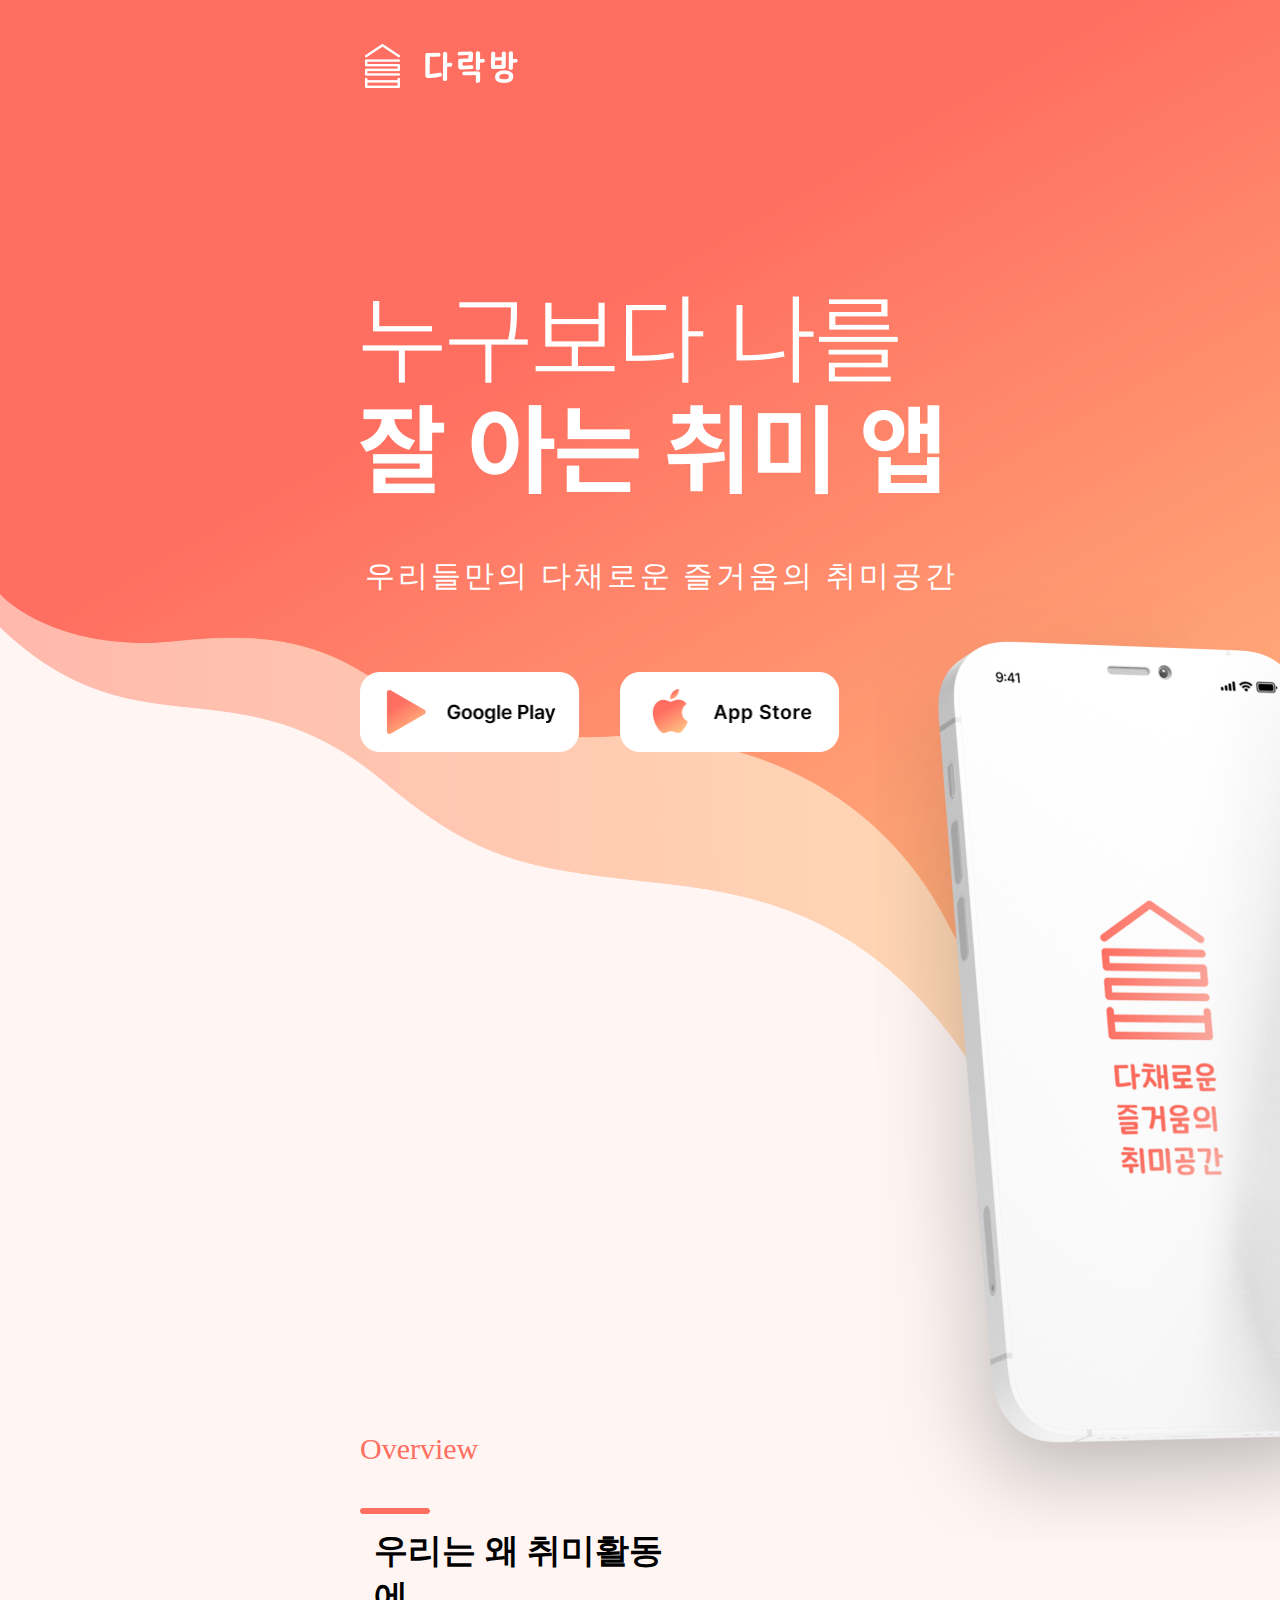
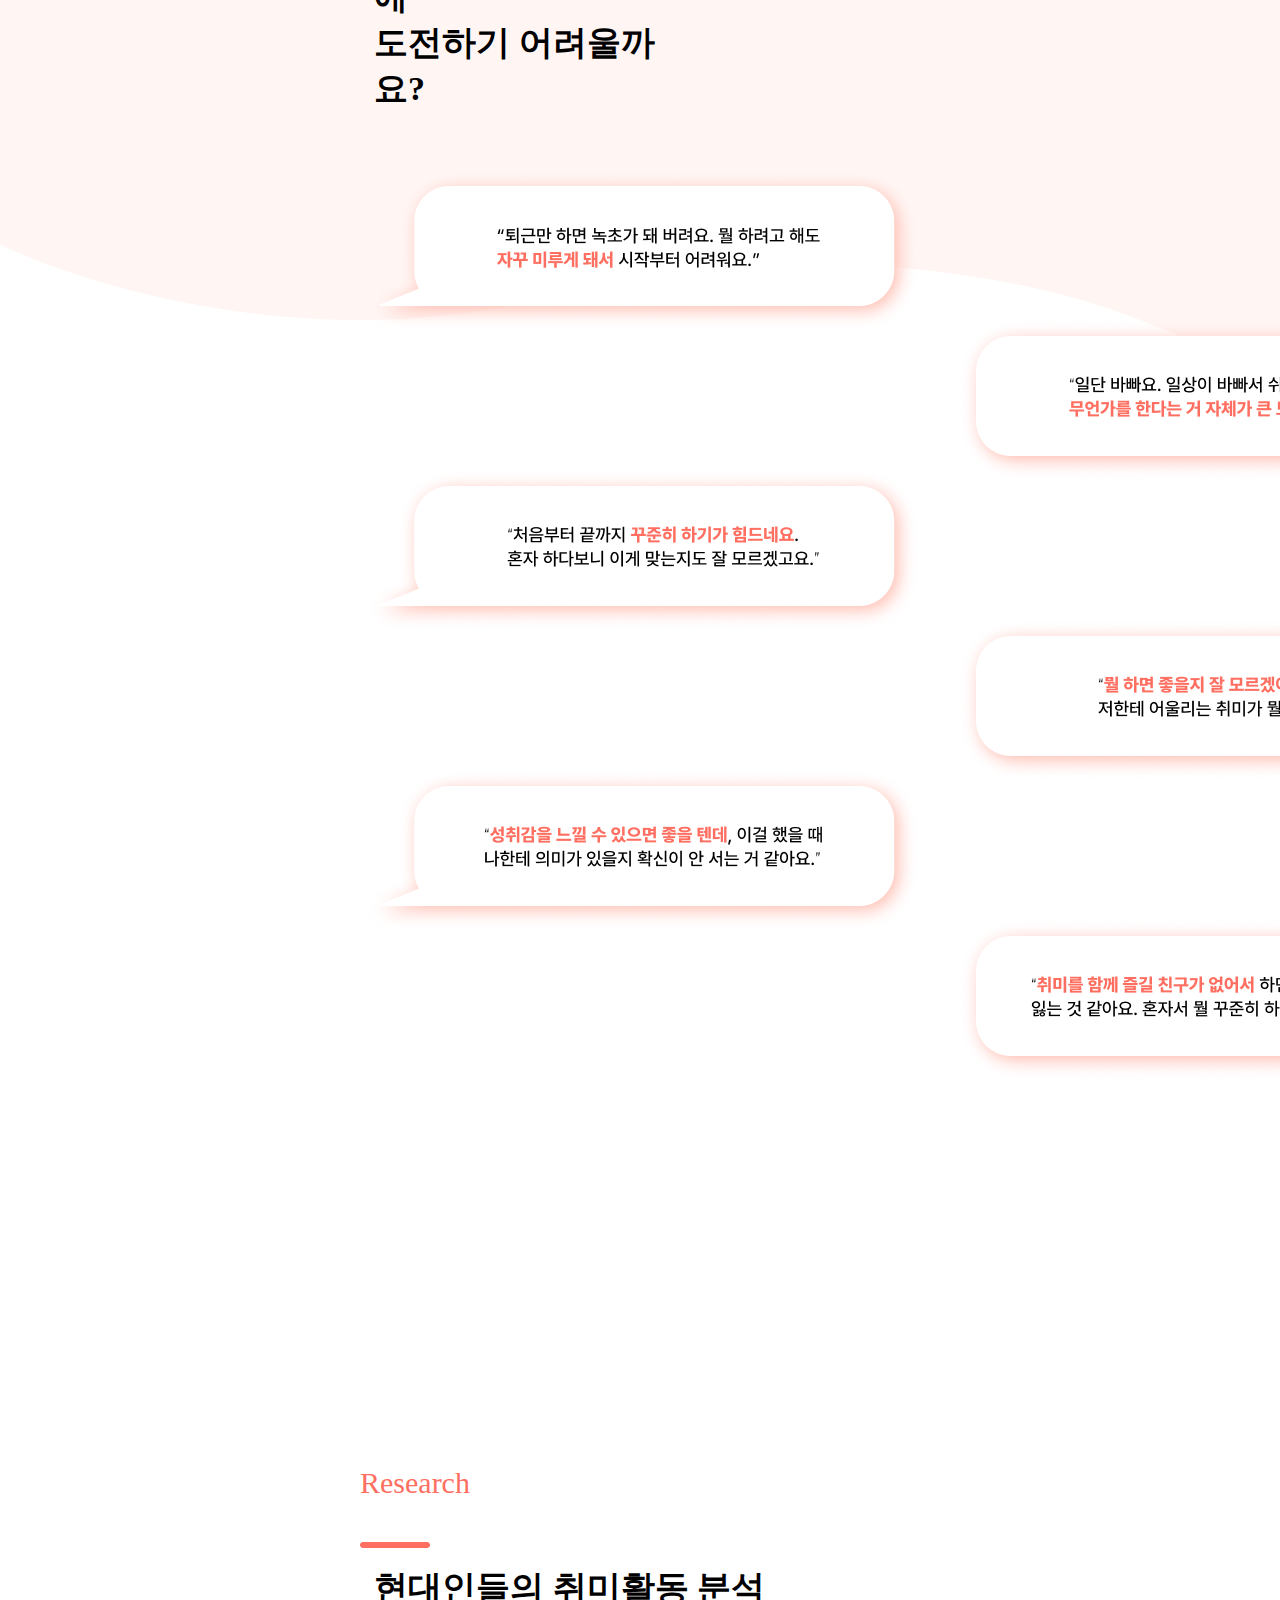
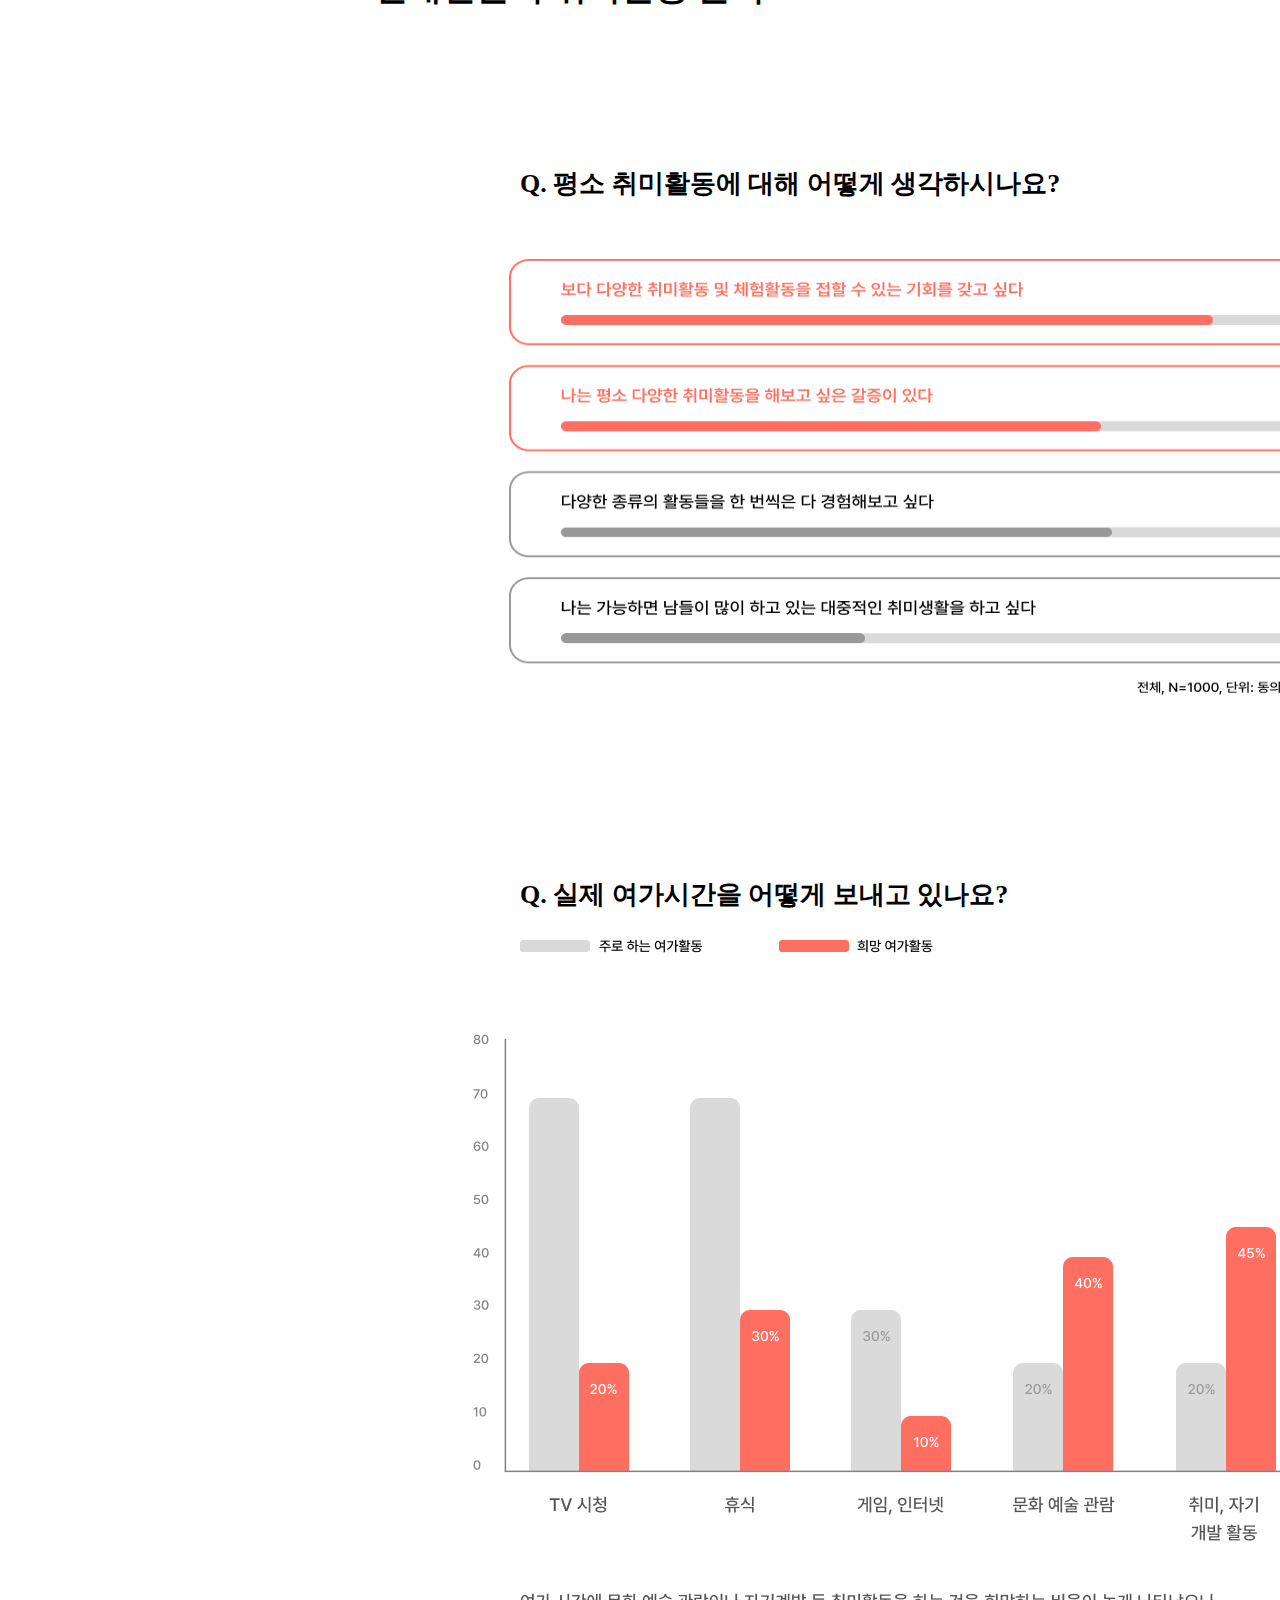
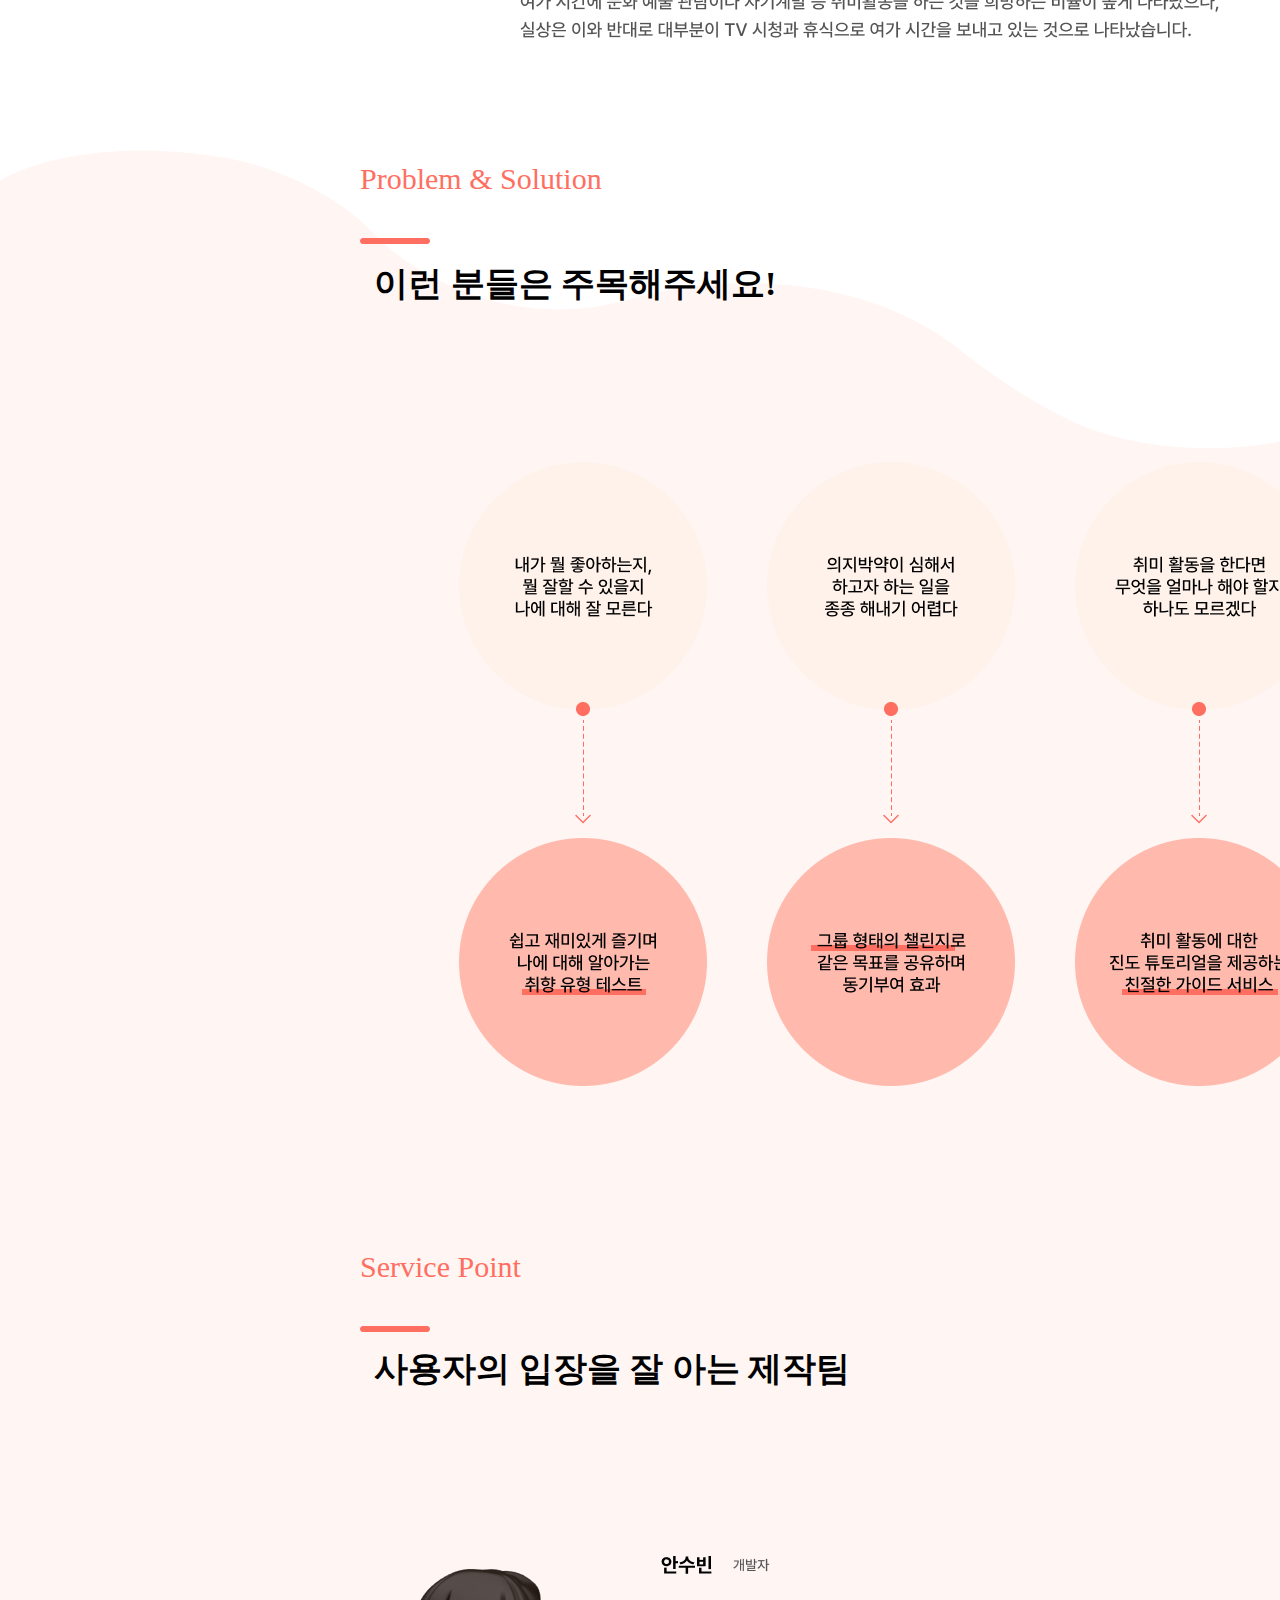
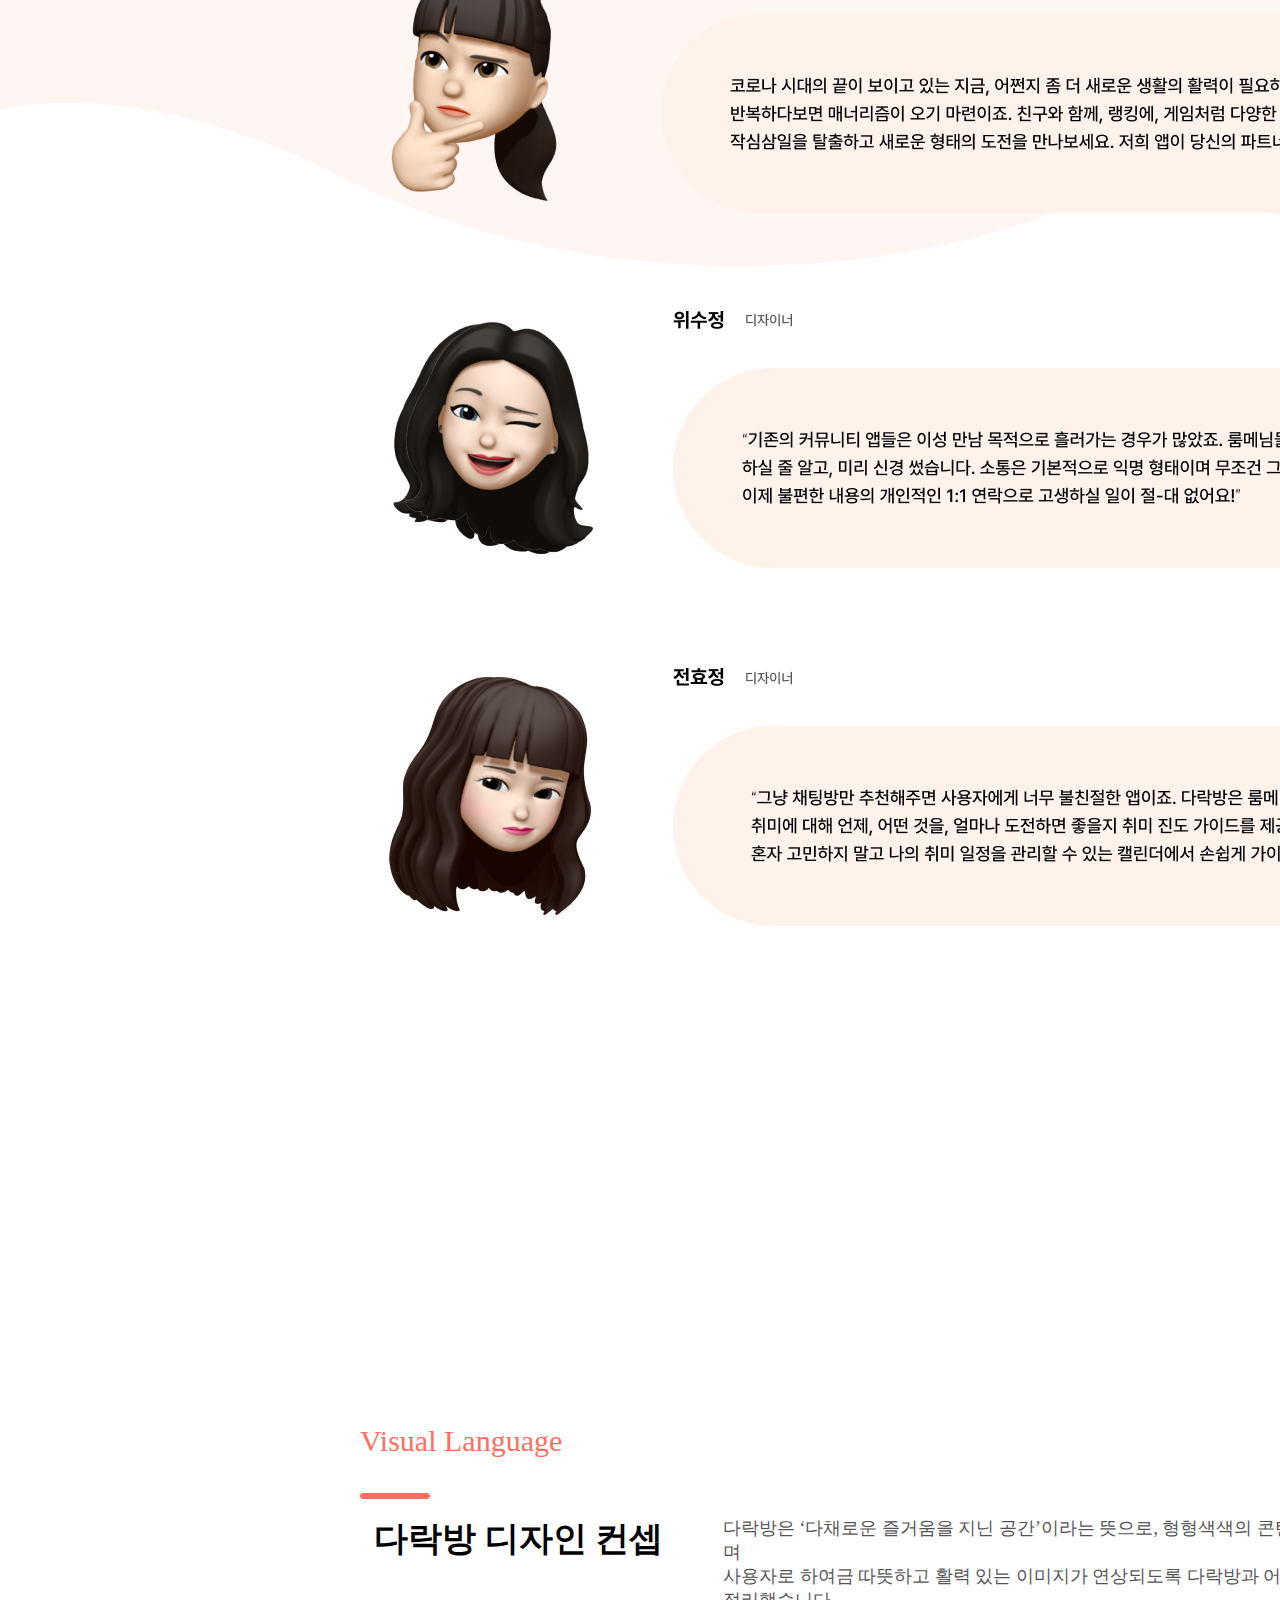
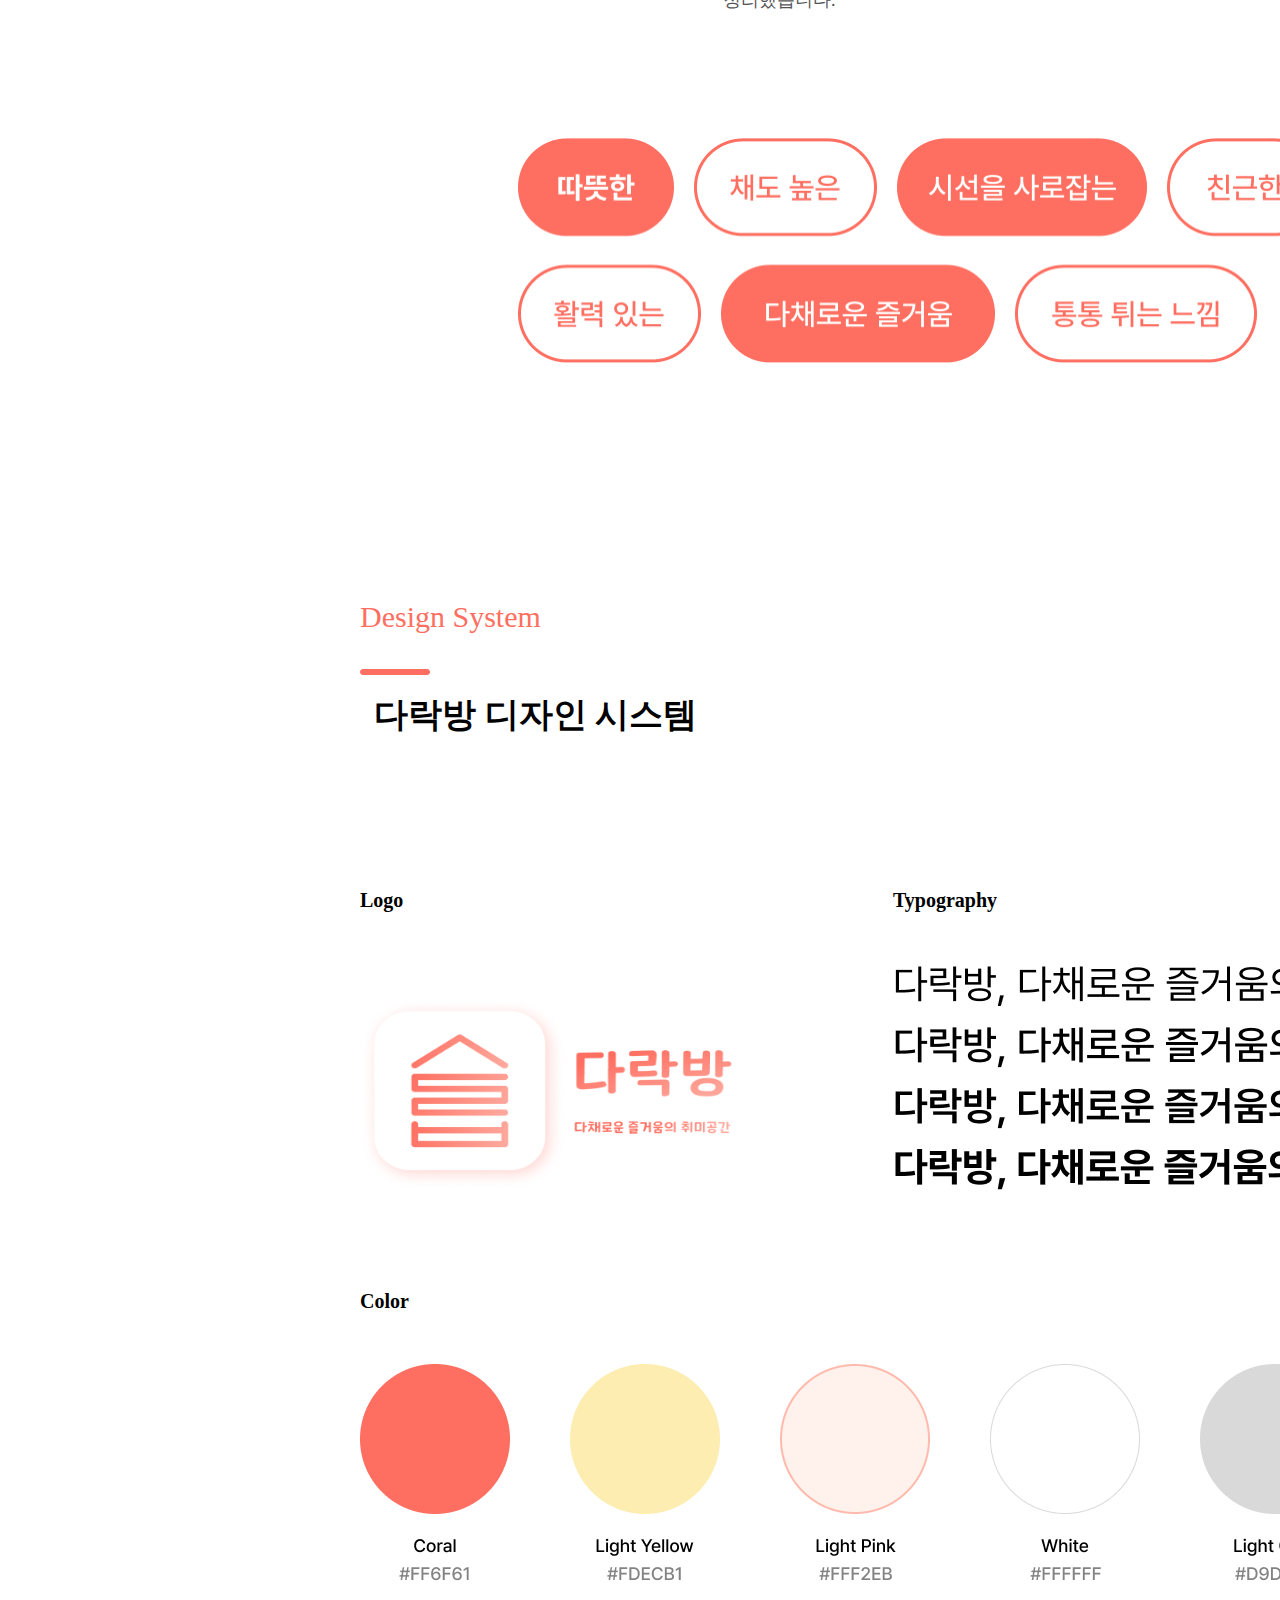
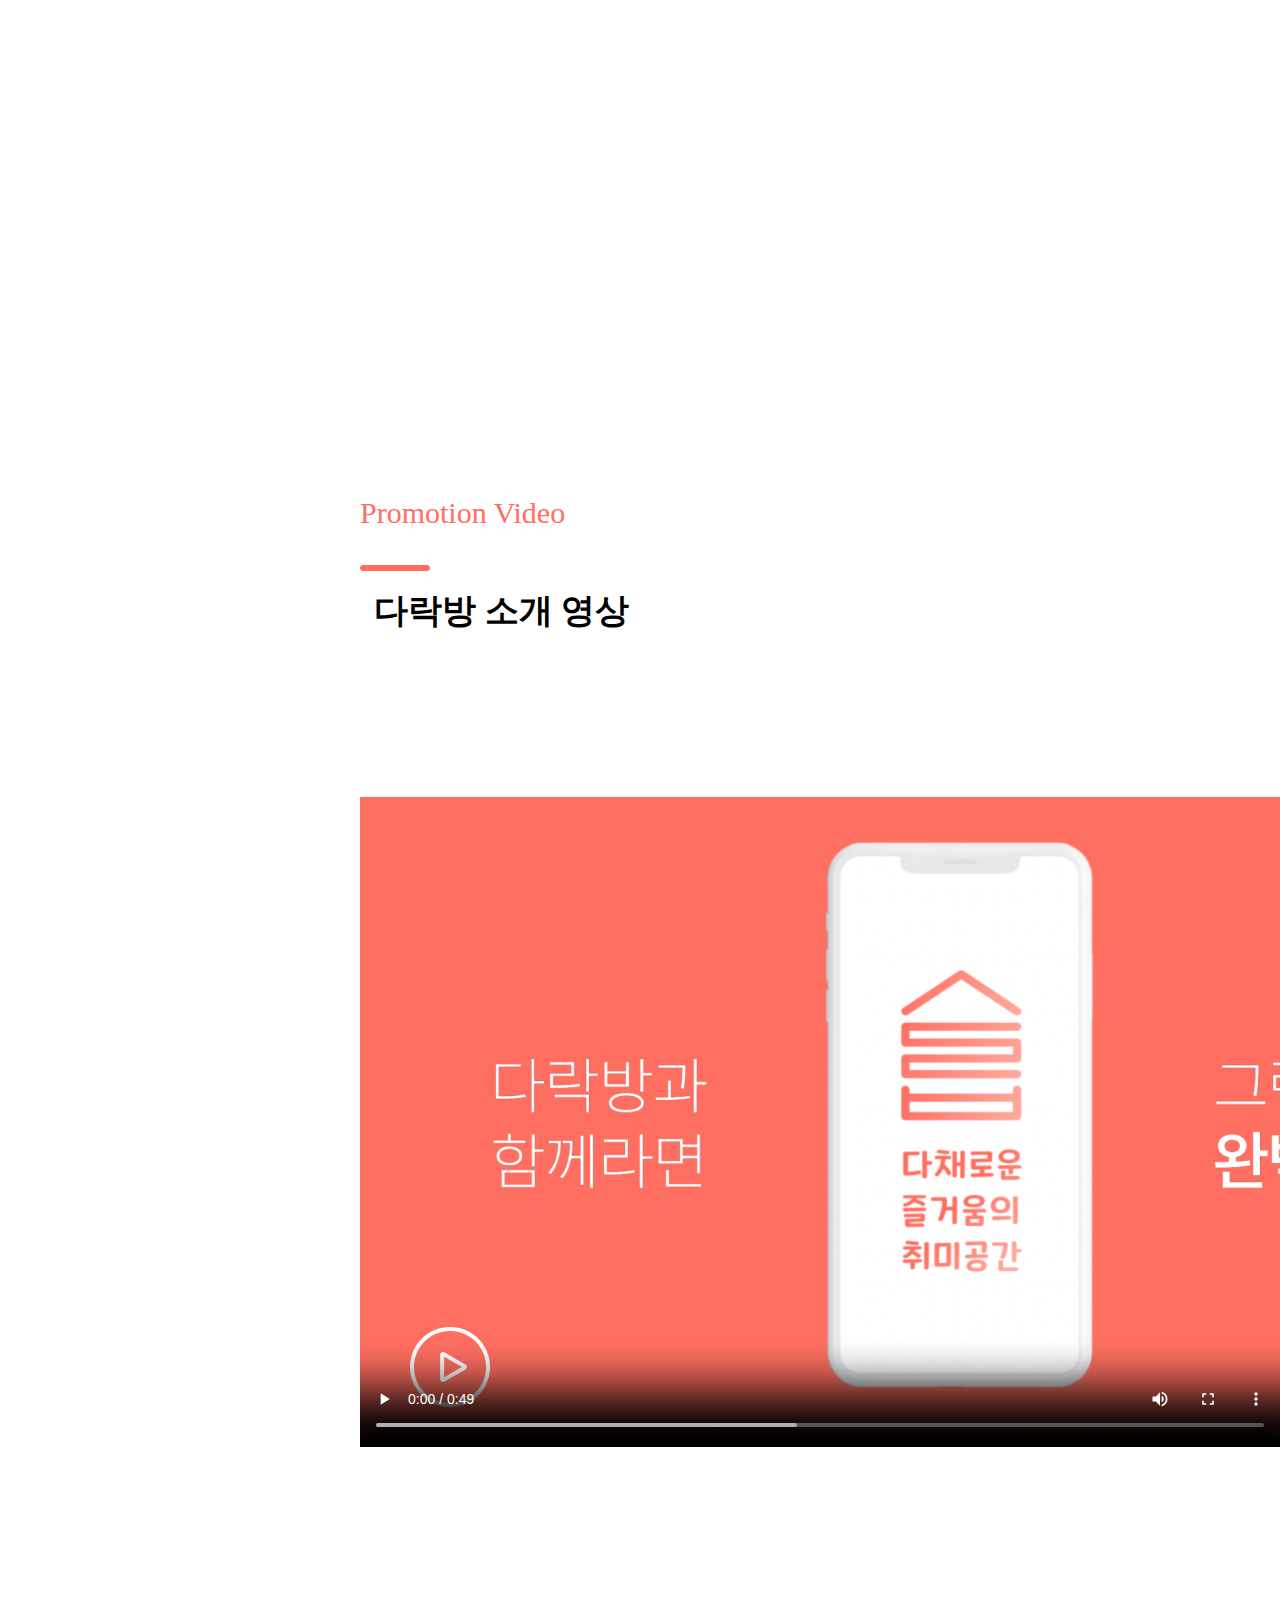
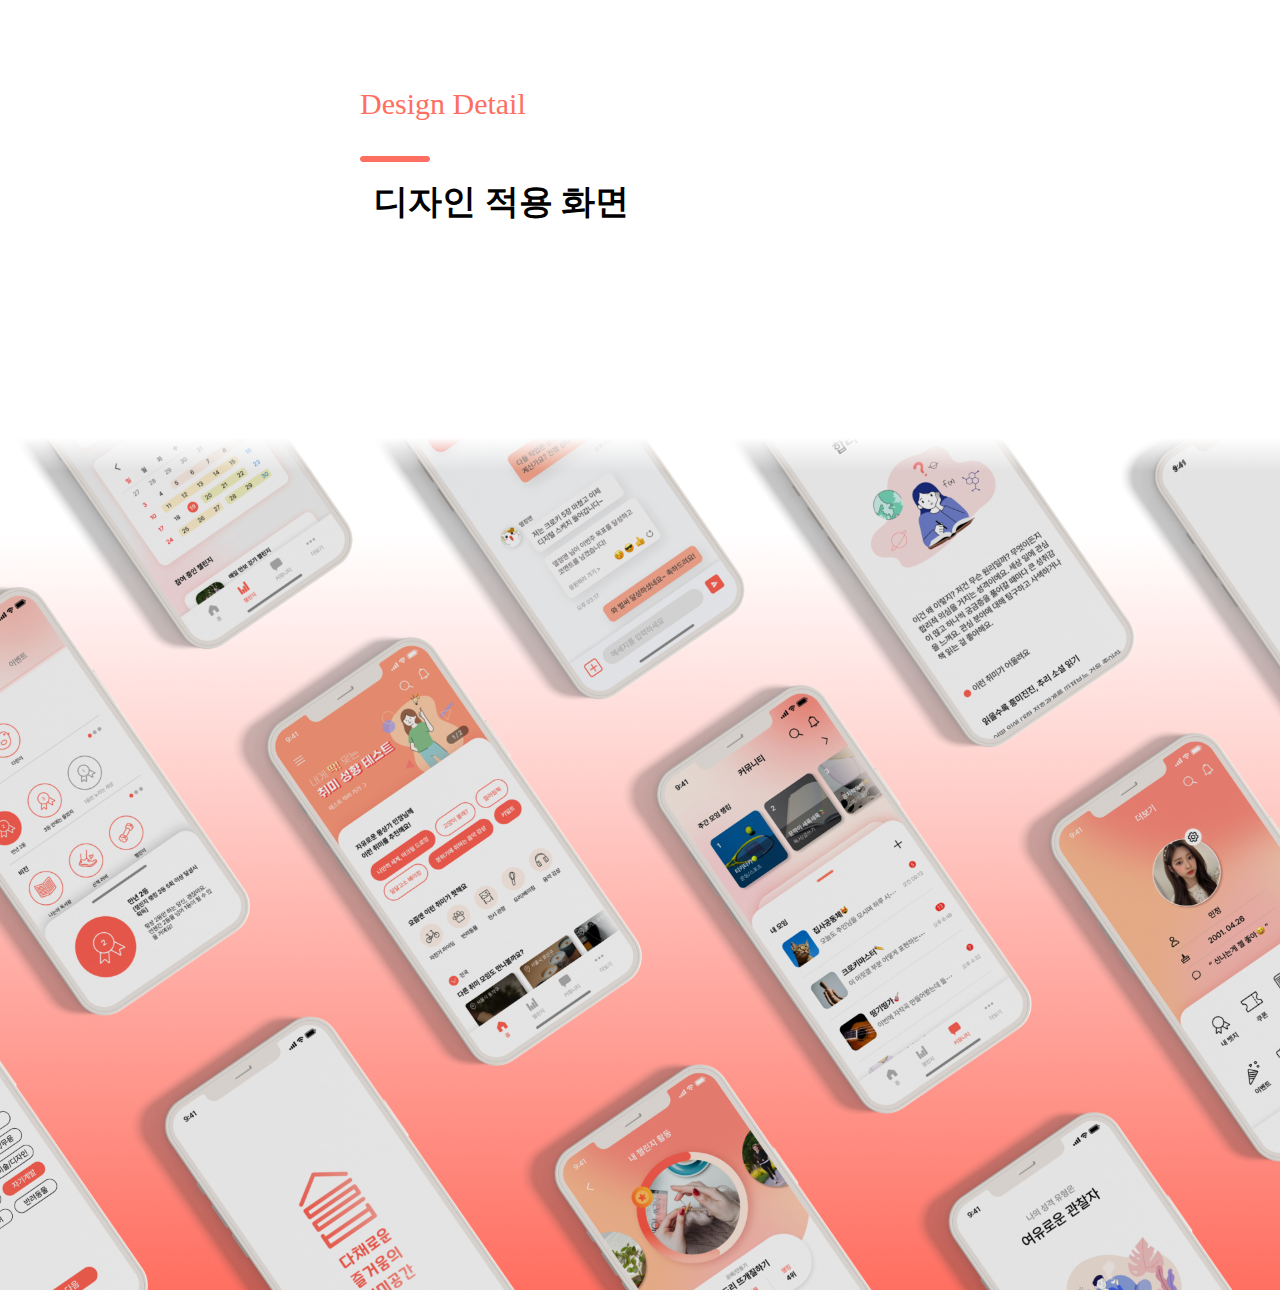
==== index.html @ 1d51c523 "Add files via upload" ====
<!DOCTYPE html>
<html lang="en">
<head>
    <meta charset="UTF-8">
    <meta http-equiv="X-UA-Compatible" content="IE=edge">
    <meta name="viewport" content="width=device-width, initial-scale=1.0">
    <title>다락방소개</title>

    <link rel="stylesheet" type="text/css" href="./css/index.css">

    <script src="js/3.6.0.js"></script>
    <script src="js/index.js"></script>
</head>
<body>
    <div id="wrap">
        <header>
            <h1><img id="logo" src="./img/index_logo.png"></h1>
            <nav>
                <ul>
                    <li><a href="index.html">소개</a></li>
                </ul>
                <ul>
                    <li id="moving"><a href="service.html">서비스</a></li>
                </ul>
            </nav>
            <img id="nav_bar" src="./img/nav_bar.png">
            <!-- <img id="mark" src="./img/mark.png"></img> -->
        </header>
        <section>
            <div>
                <img id="title" src="./img/index_title.png">
                <p id="sub_title">우리들만의 다채로운 즐거움의 취미공간</p>
                <img id="google" src="./img/googleplay.png">
                <img id="apple" src="./img/appstore.png">
                <img id="title_image" src="./img/title_image.png">
            </div>
            <h2 id="title2">Overview</h2>
            <img id="underbar1" src="./img/bar.png">
            <p id="sub_title2">우리는 왜 취미활동에<br>도전하기 어려울까요?</p>
            <div>
                <img id="comment1" src="./img/comment_box1.png">
                <img id="comment2" src="./img/comment_box3.png">
                <img id="comment3" src="./img/comment_box5.png">
                <img id="comment4" src="./img/comment_box2.png">
                <img id="comment5" src="./img/comment_box4.png">
                <img id="comment6" src="./img/comment_box6.png">
            </div>
            <h2 id="title3">Research</h2>
            <p id="sub_title3">현대인들의 취미활동 분석</p>
            <img id="underbar2" src="./img/bar.png">
            <h3 id="q1">Q. 평소 취미활동에 대해 어떻게 생각하시나요?</h3>
                <img id="research1" src="./img/research1.png">

            <h3 id="q2">Q. 실제 여가시간을 어떻게 보내고 있나요?</h3>
                <img id="research2" src="./img/research2.png">
                
            <h2 id="title4">Problem & Solution</h2>
            <img id="underbar3" src="./img/bar.png">
            <p id="sub_title4">이런 분들은 주목해주세요!</p>
                <img id="solution" src="./img/solution.png">

                <h2 id="title5">Service Point</h2>
                <img id="underbar4" src="./img/bar.png">
            <p id="sub_title5">사용자의 입장을 잘 아는 제작팀</p>
                <div id="making">
                    <img class="making" src="./img/making1.png">
                    <img class="making" src="./img/making2.png">
                    <img class="making" src="./img/making3.png">
                </div>
            
                <h2 id="title6">Visual Language</h2>
                <img id="underbar5" src="./img/bar.png">
            <p id="sub_title6">다락방 디자인 컨셉</p>
            <p id="introduce_service">다락방은 ‘다채로운 즐거움을 지닌 공간’이라는 뜻으로, 형형색색의 콘텐츠들로 시선을 확 이끌며 <br>
                사용자로 하여금 따뜻하고 활력 있는 이미지가 연상되도록 다락방과 어울리는 컨셉 키워드를 정리했습니다.
            </p>
            <img id="concept" src="./img/concept.png">

            <h2 id="title7">Design System</h2>
                <img id="underbar6" src="./img/bar.png">
            <p id="sub_title7">다락방 디자인 시스템</p>
            <p id="subtitle_logo">Logo</p>
                <img id="introduce_logo" src="./img/introduce_logo.png">
            <p id="subtitle_typo">Typography</p>
                <img id="introduce_typo" src="./img/introduce_typo.png">
            <p id="subtitle_color">Color</p>
                <img id="introduce_color" src="./img/introduce_color.png">

                <h2 id="title8">Promotion Video</h2>
                <img id="underbar7" src="./img/bar.png">
            <p id="sub_title8">다락방 소개 영상</p>
            <video id="video" controls autoplay poster="./img/poster.png">
                <source src="img/video.mp4" type="video/mp4">
                <source src="img/video.webm" type="video/webm">
                <source src="img/video.ogg" type="video/ogg">
            </video>

            <h2 id="title9">Design Detail</h2>
                <img id="underbar8" src="./img/bar.png">
            <p id="sub_title9">디자인 적용 화면</p>
                <img id="mockup" src="./img/mockup.png">
        </section>
    </div>
</body>
</html>
---- css/index.css ----
* {
    margin: 0;
    padding: 0;
}

@import url('https://cdn.jsdelivr.net/gh/orioncactus/pretendard/dist/web/static/pretendard.css');

body {
    width: 100%;
    height: auto;
    /* margin: 0 auto; */

    background-image: url("../img/background.png");
    background-size: cover;
    background-repeat: no-repeat;
}
#wrap {
    width: 100%;
    height: auto;
    margin: auto;

    background-repeat: no-repeat;
}
/* section {
    width: 100%;
    margin: 0 auto;
} */
#logo {
    position: absolute;
    width: 171px;
    height: 54px;
    left: 365px;
    top: 41px;
}
nav {
    font-family: 'Pretendard';
    font-style: normal;
    font-weight: 700;
    font-size: 28px;
    text-align: center;

    color: #FFFFFF;

    position: absolute;
    width: 216px;
    height: 34px;
    left: 1334px;
    top: 51px;
}
li {
    list-style-type: none;
    display: inline;
    float: left;

    margin: 0 0 0 40px;
}
#nav_bar {
    position: absolute;
    width: 46px;
    height: 3px;
    left: 1376px;
    top: 97px;
}
#moving {
    font-family: 'Pretendard';
    font-style: normal;
    font-weight: 400;
    font-size: 28px;

    color: #FFFFFF;
}
a:link {
    text-decoration: none;
}
a:visited {
    color: #FFFFFF;
    text-decoration:none;
}
#mark {
    position: absolute;
    width: 70px;
    height: 3px;

    top: 97px;
    left: 69%;
}
#title {
    position: absolute;

    left: 360px;
    top: 296px;
}
#sub_title {
    position: absolute;
    left: 365px;
    top: 556px;
    
    font-family: 'Pretendard';
    font-style: normal;
    font-weight: 400;
    font-size: 30px;

    letter-spacing: 0.1em;
    color: #FFFFFF;
}
#google {
    position: absolute;
    width: 220px;
    height: 80px; 
    margin: 0 auto;
    left: 360px;
    top: 672px;
}
#apple {
    position: absolute;
    width: 220px;
    height: 80px;
    margin: 0 auto;
    left: 620px;
    top: 672px;
}
#title_image {
    position: absolute;
    width: 898px;
    height: 1121px;
    left: 876px;
    top: 419px;

    margin: 0 auto;
    /* width: 1146px;
    height: 1596px; */
    /* left: 37.5%; */
}
#title2 {
    position: absolute;
    /* width: 130px;
    height: 36px; */
    left: 360px;
    top: 1432px;

    font-family: 'Pretendard';
    font-style: normal;
    font-weight: 500;
    font-size: 30px;

    color: #FF6F61;
}
#sub_title2 {
    position: absolute;
    width: 291px;
    height: 82px;
    left: 374px;
    top: 1528px;

    font-family: 'Pretendard';
    font-style: normal;
    font-weight: 700;
    font-size: 34px;

    color: #000000;
}
#underbar1 {
    position: absolute;
    width: 70px;
    height: 6px;
    left: 360px;
    top: 1508px;
}
#comment1 {
    position: absolute;
    /* width: 514.09px;
    height: 120px; */
    left: 364.13px;
    top: 1770px;

    /* box-shadow: 4px 4px 20px #FFBAAD; */
}
#comment2 {
    position: absolute;
    /* width: 514.09px;
    height: 120px; */
    left: 364.13px;
    top: 2070px;

    /* box-shadow: 4px 4px 20px #FFBAAD; */
}
#comment3 {
    position: absolute;
    /* width: 514.09px;
    height: 120px; */
    left: 364.13px;
    top: 2370px;

    /* box-shadow: 4px 4px 20px #FFBAAD; */
}
#comment4 {
    position: absolute;
    /* width: 514.09px;
    height: 120px; */
    left: 960px;
    top: 1920px;
}
#comment5 {
    position: absolute;
    /* width: 514.09px;
    height: 120px; */
    left: 960px;
    top: 2220px;

    /* box-shadow: 4px 4px 20px #FFBAAD; */
}
#comment6 {
    position: absolute;
    /* width: 514.09px;
    height: 120px; */
    left: 960px;
    top: 2520px;

    /* box-shadow: 4px 4px 20px #FFBAAD; */
}
#title3 {
    position: absolute;
    left: 360px;
    top: 3066px;

    font-family: 'Pretendard';
    font-style: normal;
    font-weight: 500;
    font-size: 30px;

    color: #FF6F61;
}
#underbar2 {
    position: absolute;
    width: 70px;
    height: 6px;
    left: 360px;
    top: 3142px;
}
#sub_title3 {
    position: absolute;
    left: 374px;
    top: 3165px;

    font-family: 'Pretendard';
    font-style: normal;
    font-weight: 700;
    font-size: 34px;

    color: #000000;
}
#q1 {
    position: absolute;
    left: 520px;
    top: 3366px;

    font-family: 'Pretendard';
    font-style: normal;
    font-weight: 600;
    font-size: 26px;

    color: #000000;
}
#q2 {
    position: absolute;
    left: 520px;
    top: 4077px;

    font-family: 'Pretendard';
    font-style: normal;
    font-weight: 600;
    font-size: 26px;

    color: #000000; 
}
#research1 {
    position: absolute;
    width: 902px;
    height: 441px;
    left: 509px;
    top: 3459px;
}
#research2 {
    position: absolute;
    width: 987px;
    height: 720px;
    left: 473px;
    top: 4123px;
}
#title4 {
    position: absolute;
    left: 360px;
    top: 4962px;

    font-family: 'Pretendard';
    font-style: normal;
    font-weight: 500;
    font-size: 30px;

    color: #FF6F61;
}
#sub_title4 {
    position: absolute;
    left: 374px;
    top: 5061px;

    font-family: 'Pretendard';
    font-style: normal;
    font-weight: 700;
    font-size: 34px;

    color: #000000;
}
#underbar3 {
    position: absolute;
    width: 70px;
    height: 6px;
    left: 360px;
    top: 5038px;
}
#solution {
    position: absolute;
    width: 1002px;
    height: 624px;
    left: 459px;
    top: 5262px;
}
#title5 {
    position: absolute;
    left: 360px;
    top: 6050px;

    font-family: 'Pretendard';
    font-style: normal;
    font-weight: 500;
    font-size: 30px;

    color: #FF6F61;
}
#underbar4 {
    position: absolute;
    width: 70px;
    height: 6px;
    left: 360px;
    top: 6126px;
}
#sub_title5 {
    position: absolute;
    left: 374px;
    top: 6146px;

    font-family: 'Pretendard';
    font-style: normal;
    font-weight: 700;
    font-size: 34px;

    color: #000000;
}
#making {
    position: absolute;
    width: 1188px;
    height: 989px;
    left: 372px;
    top: 6347px;
}
.making {
    margin-bottom: 78px;
}
#title6 {
    position: absolute;
    left: 360px;
    top: 7824px;

    font-family: 'Pretendard';
    font-style: normal;
    font-weight: 500;
    font-size: 30px;

    color: #FF6F61;
}
#underbar5 {
    position: absolute;
    width: 70px;
    height: 6px;
    left: 360px;
    top: 7893px;
}
#sub_title6 {
    position: absolute;
    left: 374px;
    top: 7916px;

    font-family: 'Pretendard';
    font-style: normal;
    font-weight: 700;
    font-size: 34px;

    color: #000000;
}
#introduce_service {
    position: absolute;
    width: 750px;
    height: 56px;
    left: 723px;
    top: 7916.49px;

    font-family: 'Pretendard';
    font-style: normal;
    font-weight: 500;
    font-size: 18px;

    color: #545454;
}
#concept {
    position: absolute;
    width: 805px;
    height: 225px;
    left: 518px;
    top: 8138px;
}
#title7 {
    position: absolute;
    left: 360px;
    top: 8600px;

    font-family: 'Pretendard';
    font-style: normal;
    font-weight: 500;
    font-size: 30px;

    color: #FF6F61;
}
#underbar6 {
    position: absolute;
    width: 70px;
    height: 6px;
    left: 360px;
    top: 8669px;
}
#sub_title7 {
    position: absolute;
    left: 374px;
    top: 8692px;

    font-family: 'Pretendard';
    font-style: normal;
    font-weight: 700;
    font-size: 34px;

    color: #000000;
}
#subtitle_logo {
    position: absolute;
    left: 360px;
    top: 8889px;

    font-family: 'Pretendard';
    font-style: normal;
    font-weight: 700;
    font-size: 20px;

    color: #000000;
}
#subtitle_typo {
    position: absolute;
    left: 893px;
    top: 8889px;

    font-family: 'Pretendard';
    font-style: normal;
    font-weight: 700;
    font-size: 20px;

    color: #000000;
}
#subtitle_color {
    position: absolute;
    left: 360px;
    top: 9290px;

    font-family: 'Pretendard';
    font-style: normal;
    font-weight: 700;
    font-size: 20px;

    color: #000000;
}
#introduce_logo {
    position: absolute;
    width: 374px;
    height: 192px;

    top: 8998px;
    left: 360px;
}
#introduce_typo {
    position: absolute;
    width: 668px;
    height: 231px;
    left: 893px;
    top: 8959px;
}
#introduce_color {
    position: absolute;
    width: 1200px;
    height: 220px;
    left: 360px;
    top: 9364px;
}
#title8 {
    position: absolute;
    left: 360px;
    top: 10096px;

    font-family: 'Pretendard';
    font-style: normal;
    font-weight: 500;
    font-size: 30px;

    color: #FF6F61;
}
#underbar7 {
    position: absolute;
    width: 70px;
    height: 6px;
    left: 360px;
    top: 10165px;
}
#sub_title8 {
    position: absolute;
    left: 374px;
    top: 10188px;

    font-family: 'Pretendard';
    font-style: normal;
    font-weight: 700;
    font-size: 34px;

    color: #000000;
}
#title9 {
    position: absolute;
    left: 360px;
    top: 11287px;

    font-family: 'Pretendard';
    font-style: normal;
    font-weight: 500;
    font-size: 30px;

    color: #FF6F61;
}
#underbar8 {
    position: absolute;
    width: 70px;
    height: 6px;
    left: 360px;
    top: 11356px;
}
#sub_title9 {
    position: absolute;
    left: 374px;
    top: 11379px;

    font-family: 'Pretendard';
    font-style: normal;
    font-weight: 700;
    font-size: 34px;

    color: #000000;
}
#video {
    position: absolute;
    width: 1200px;
    height: 650px;
    left: 360px;
    top: 10397px;
}
#mockup {
    position: absolute;
    width: 100%;
    height: auto;
    left: 0px;
    top: 11637px;
}
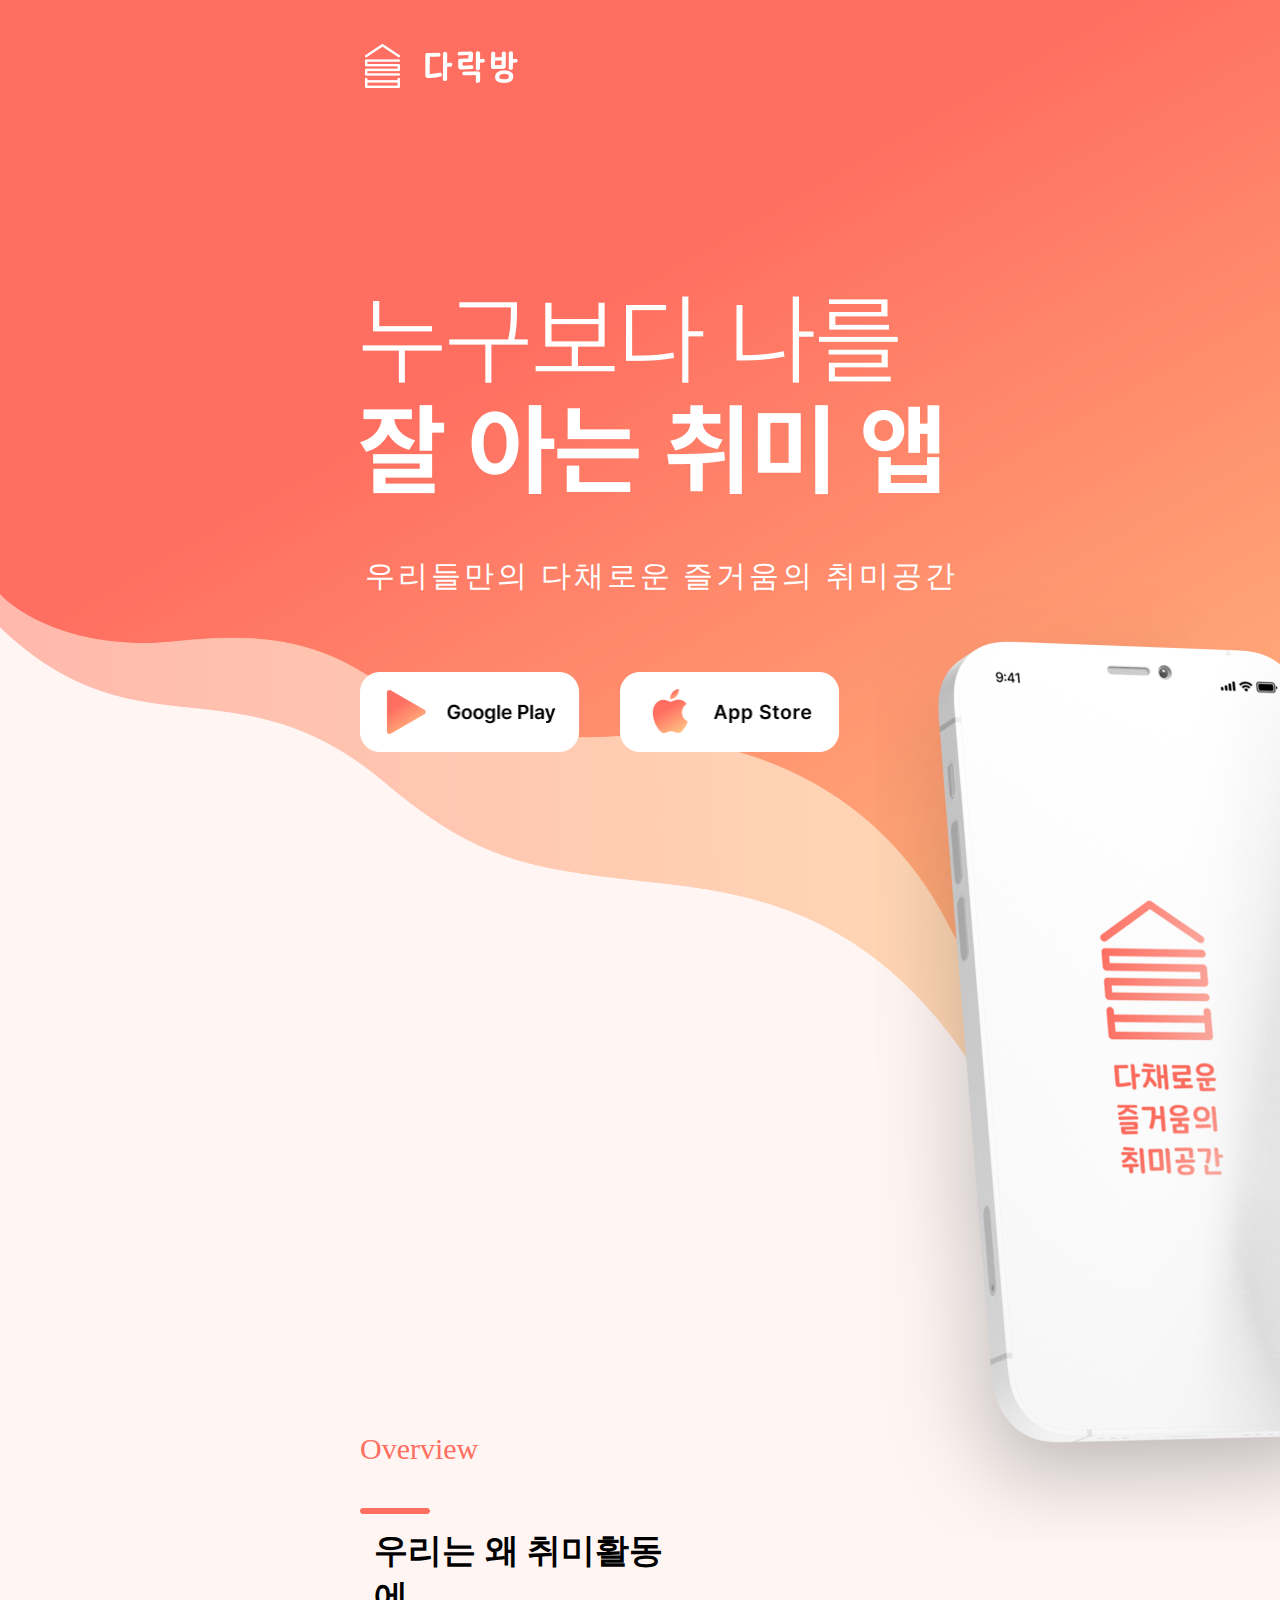
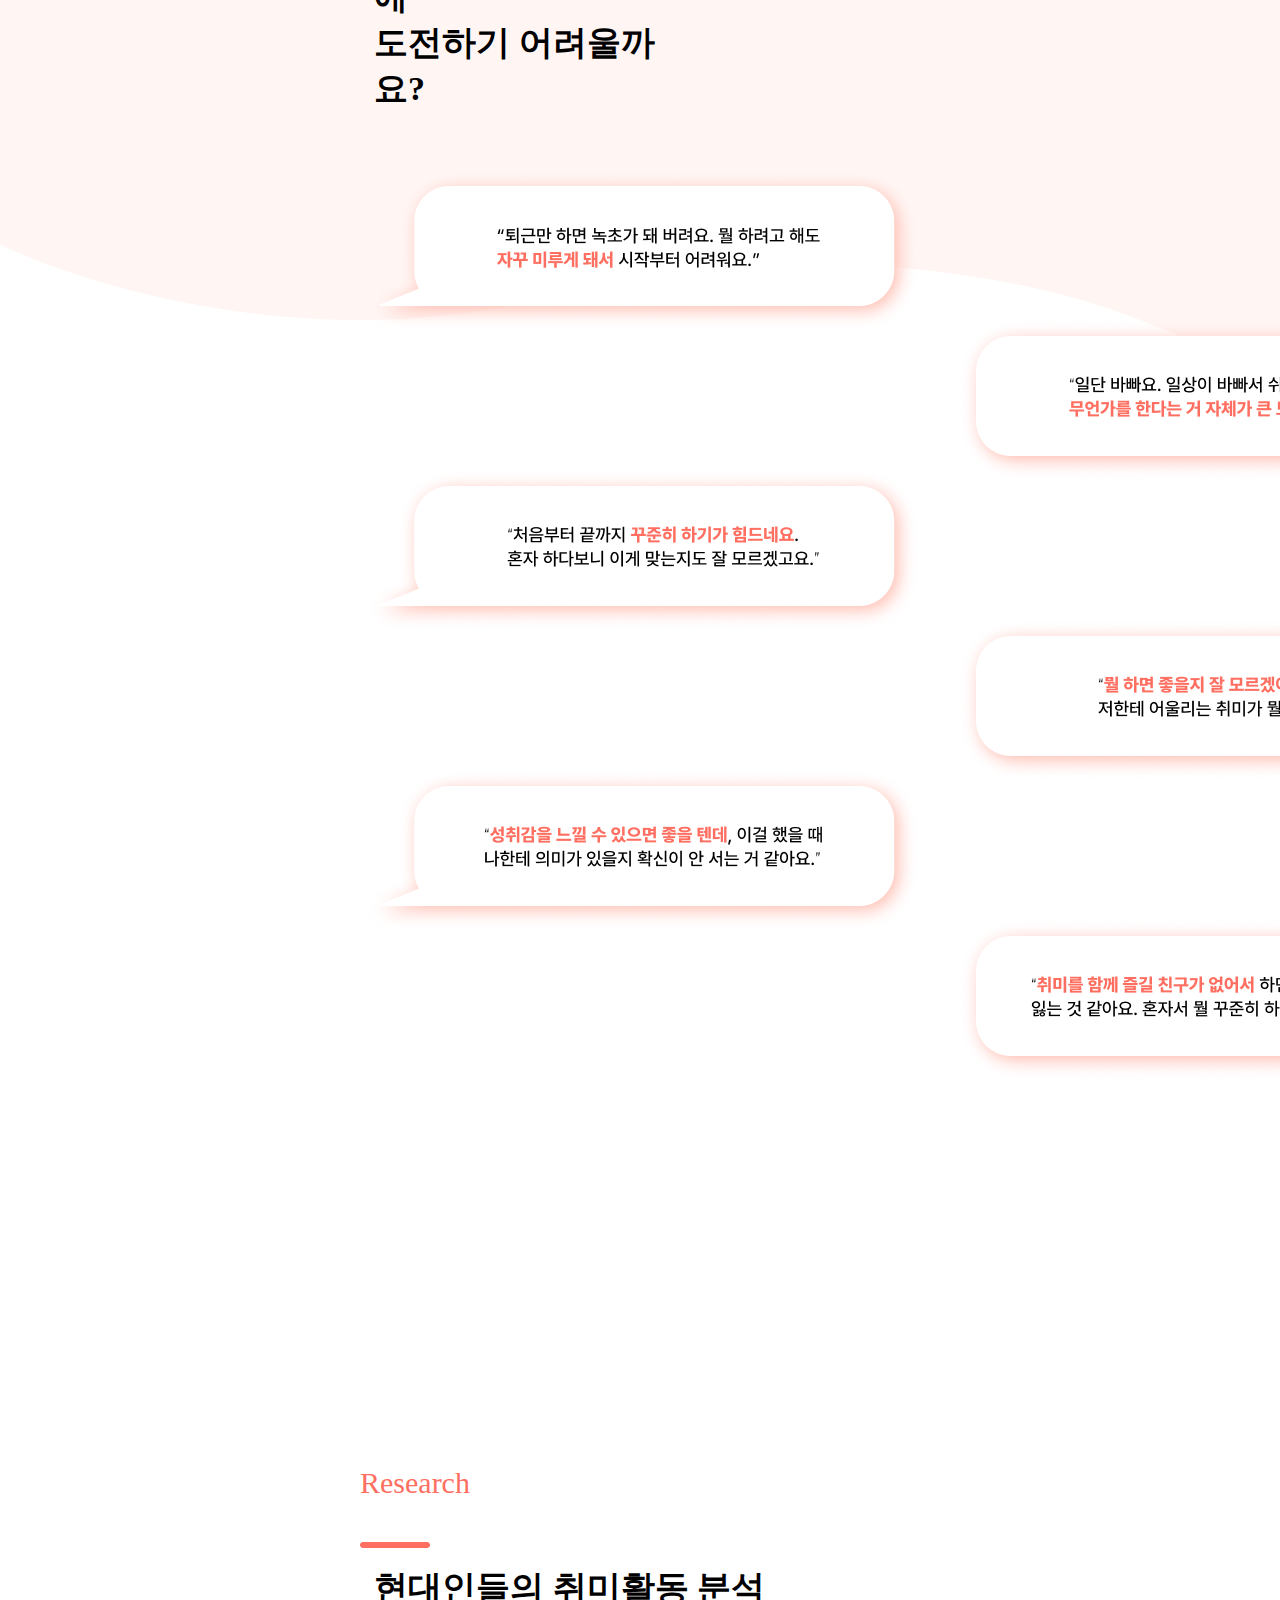
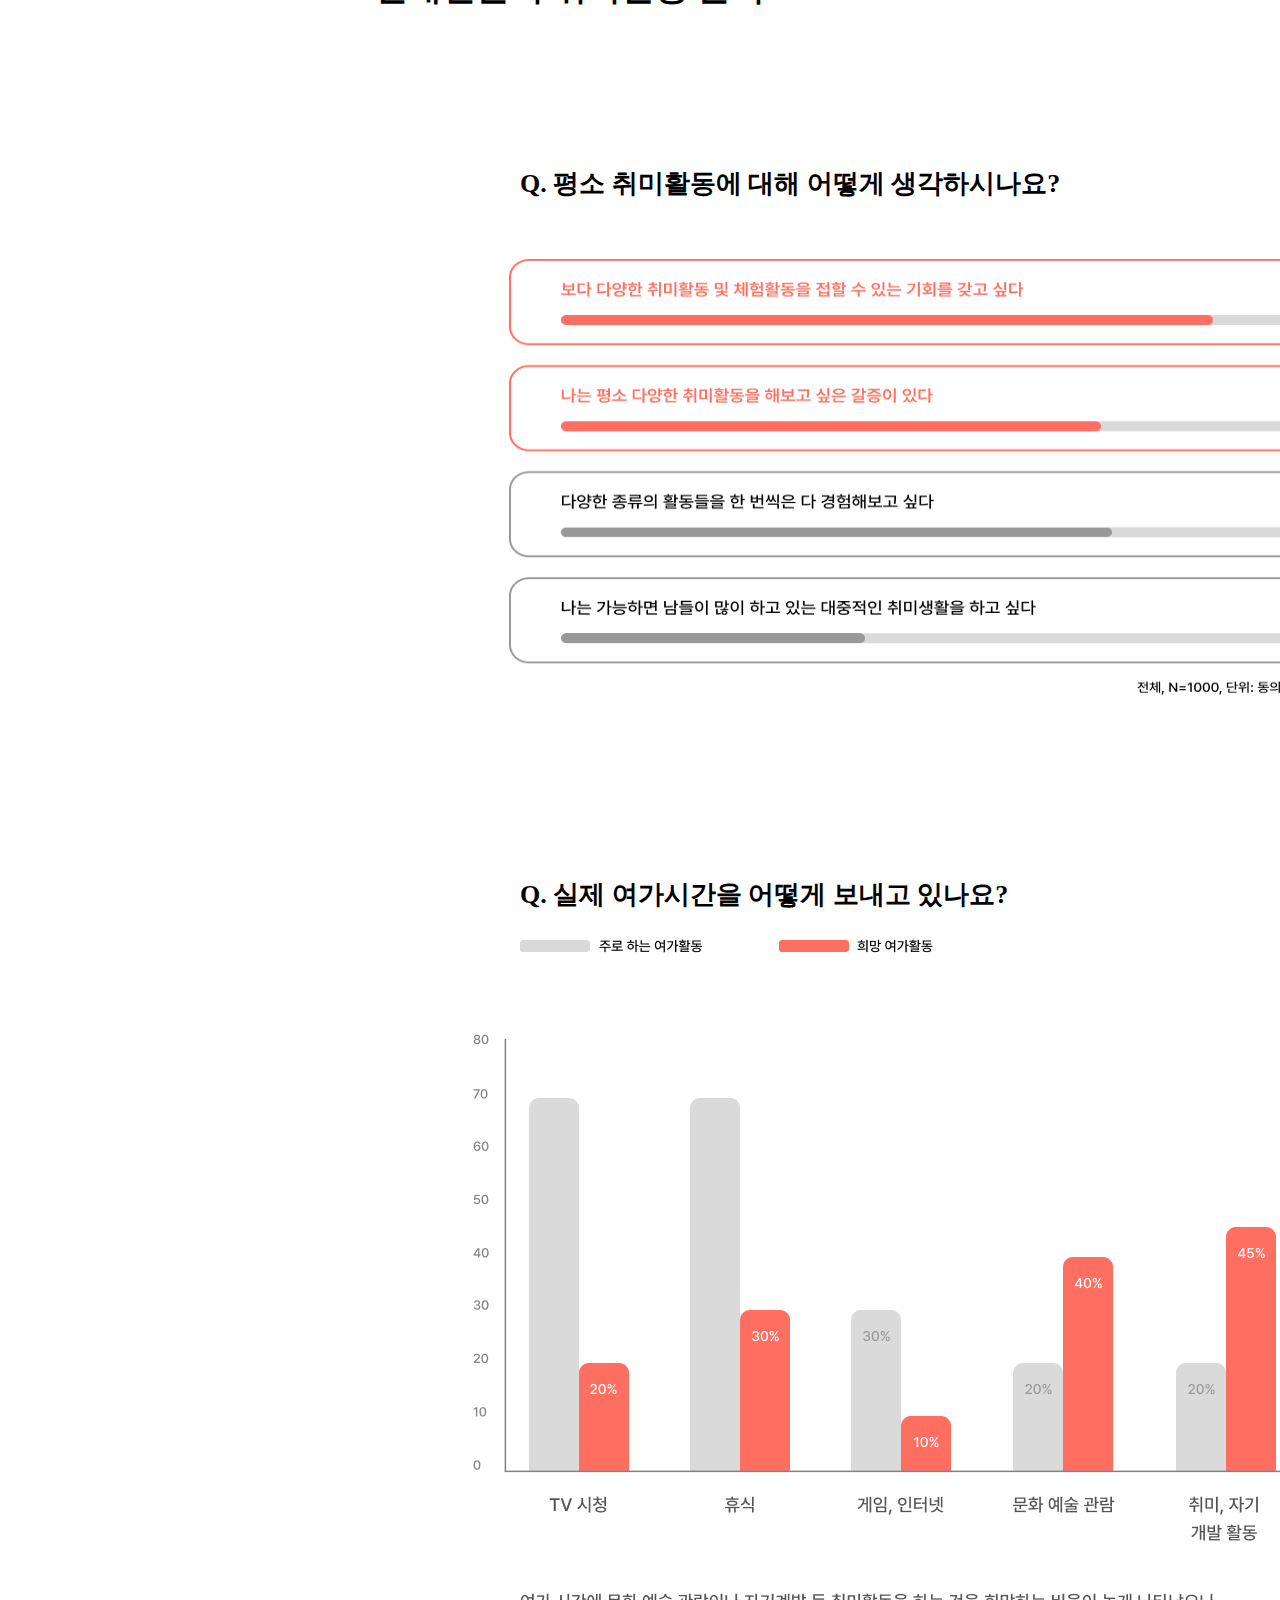
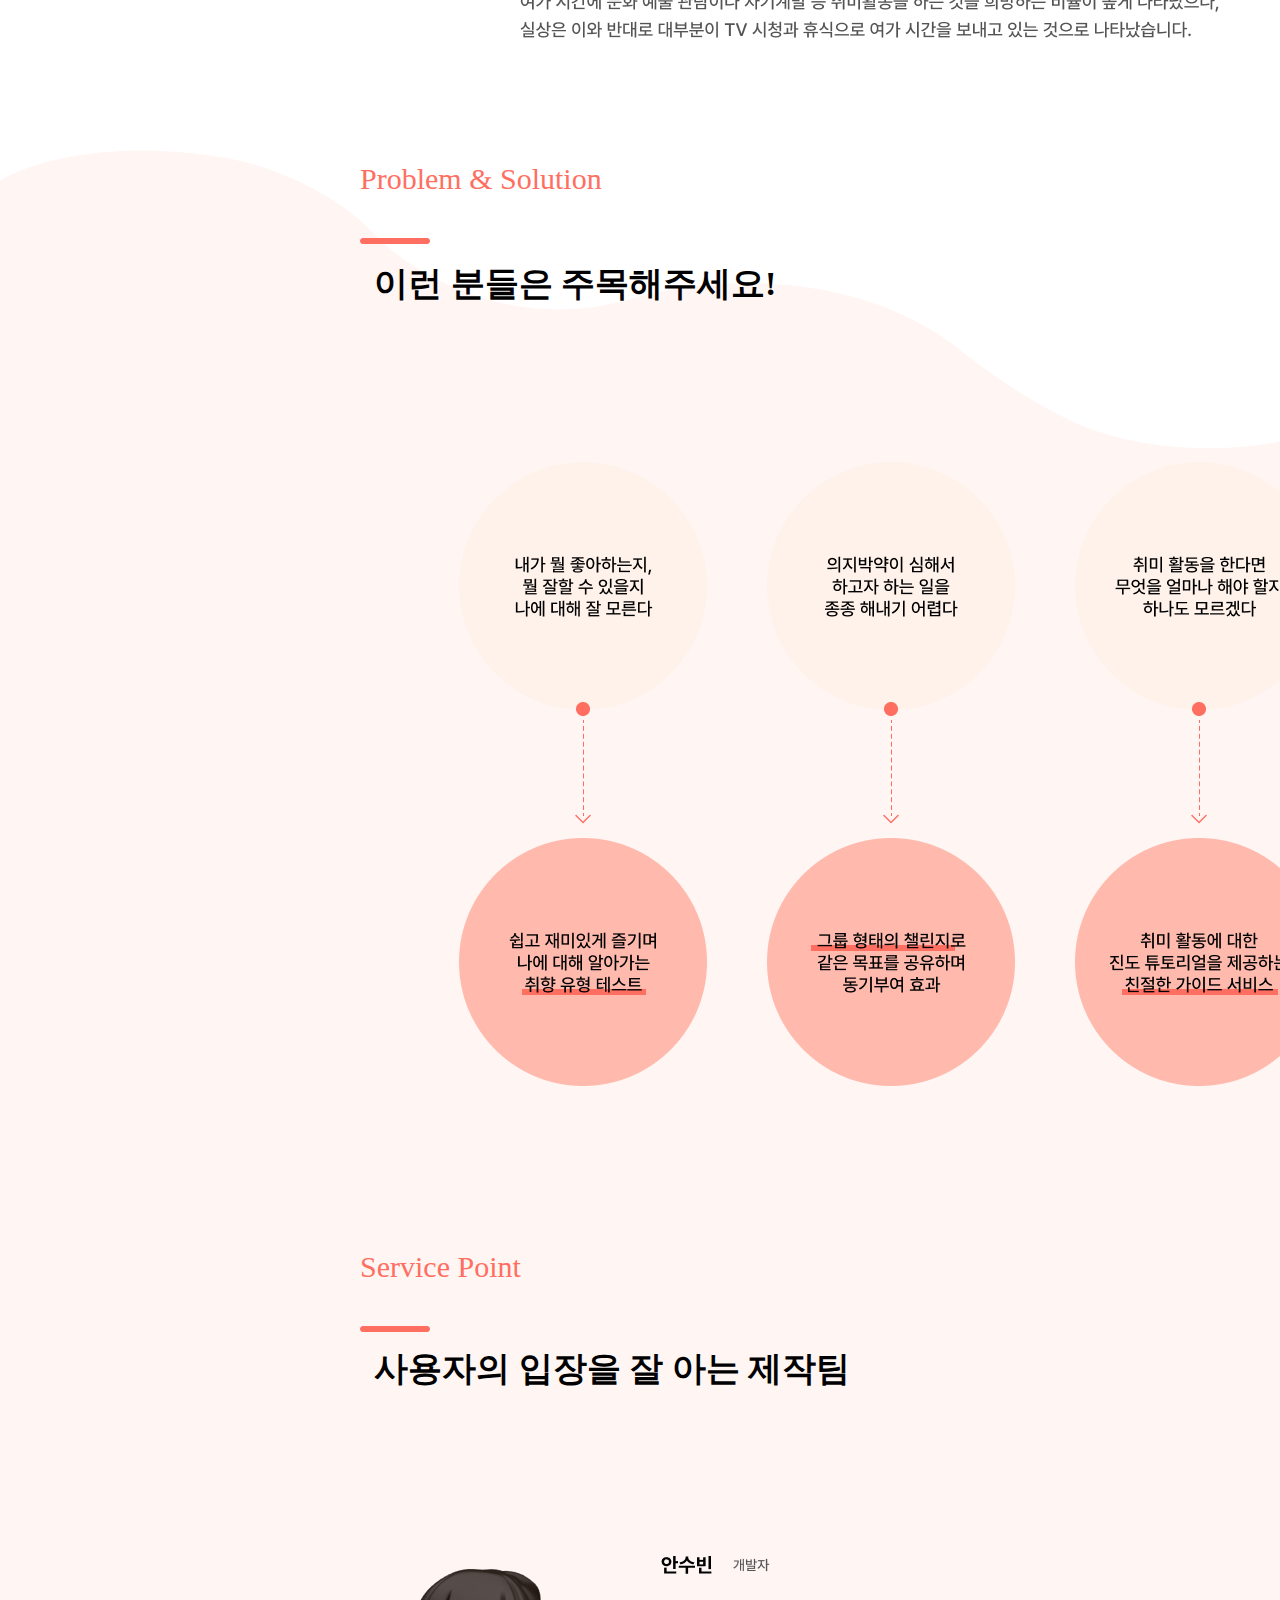
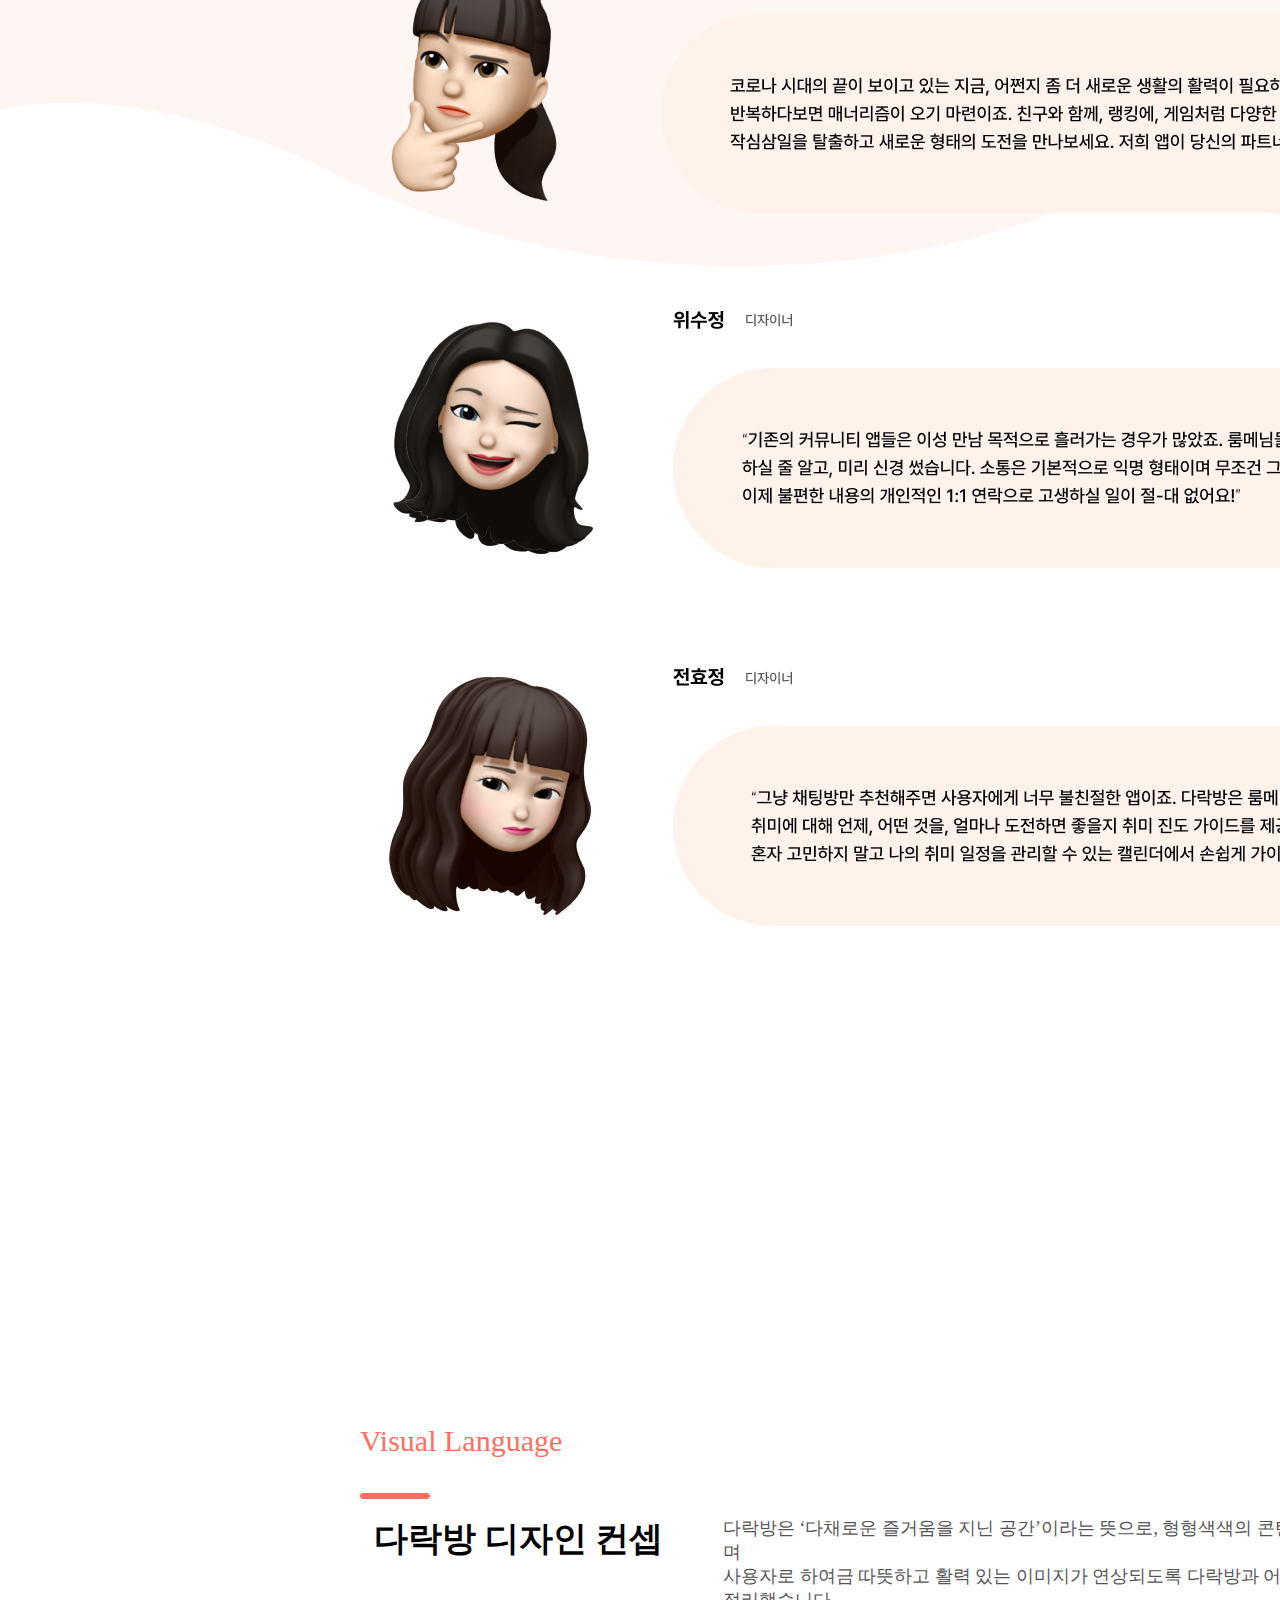
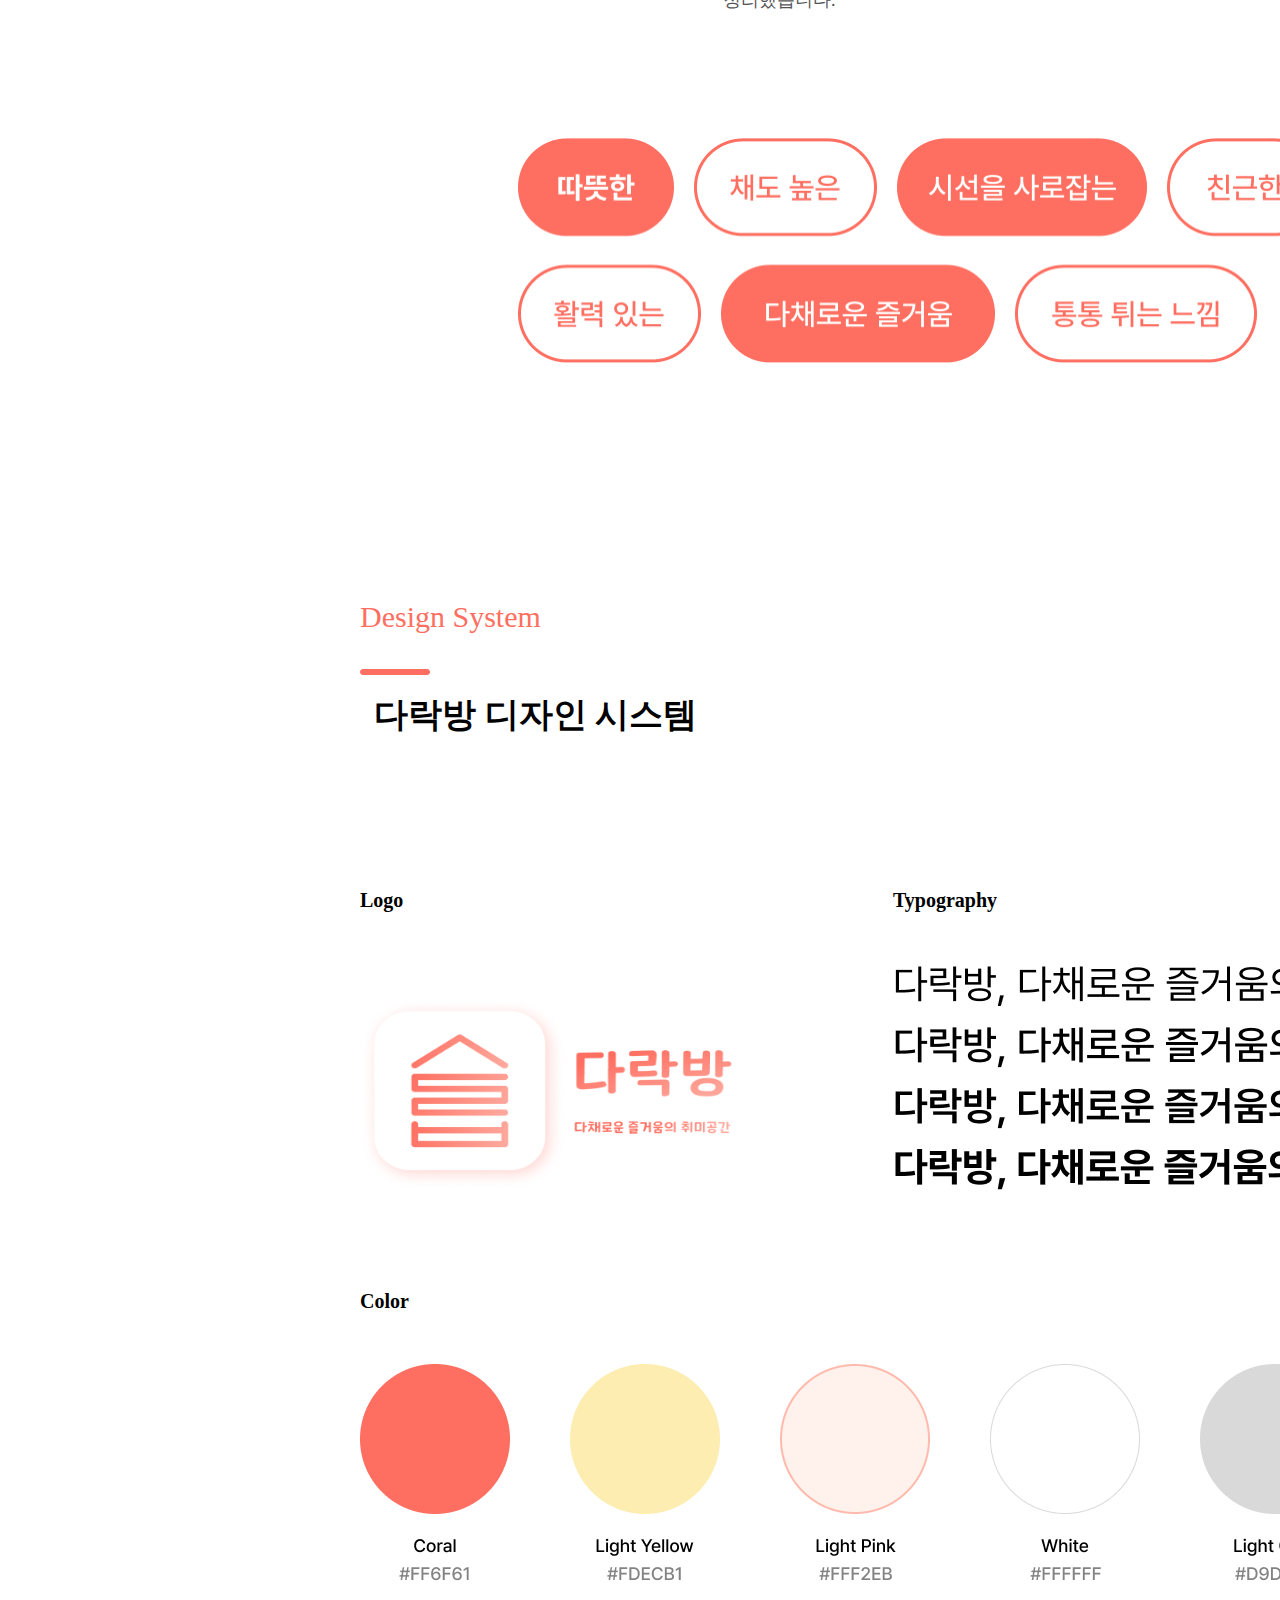
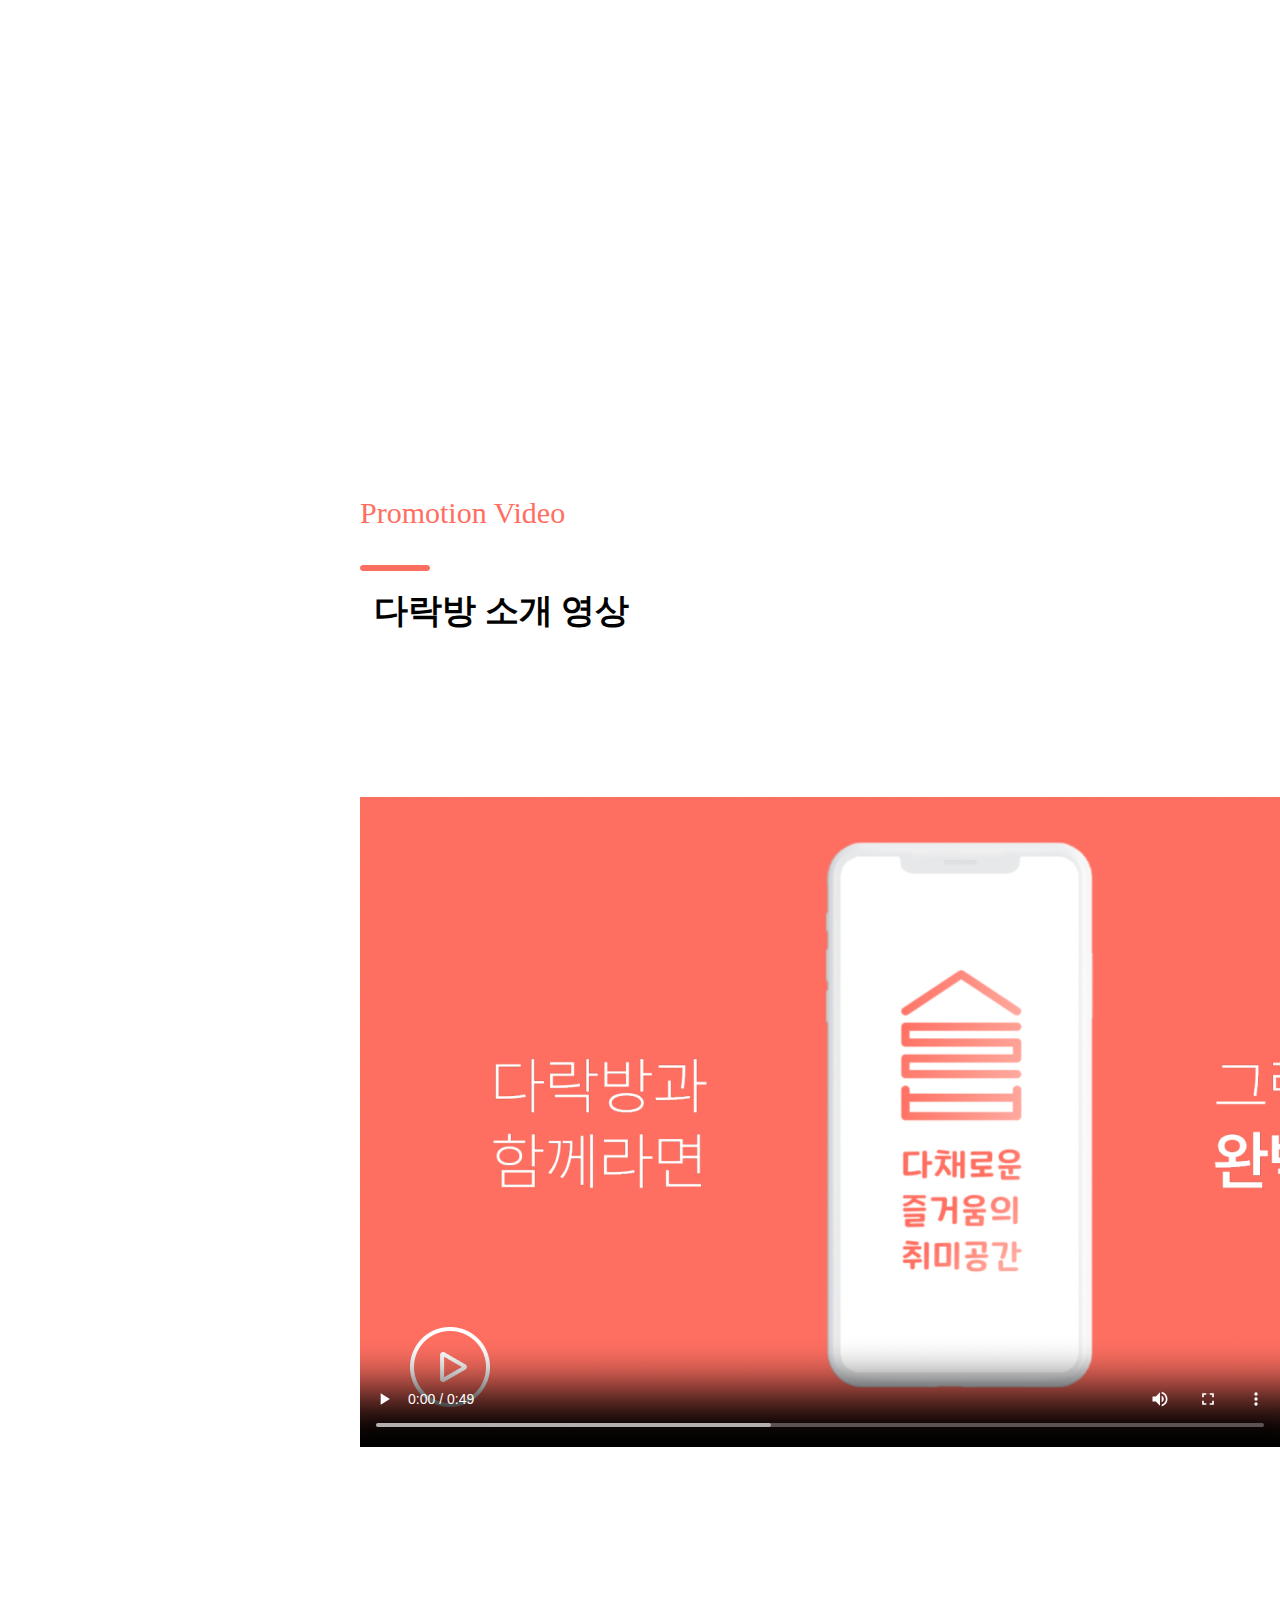
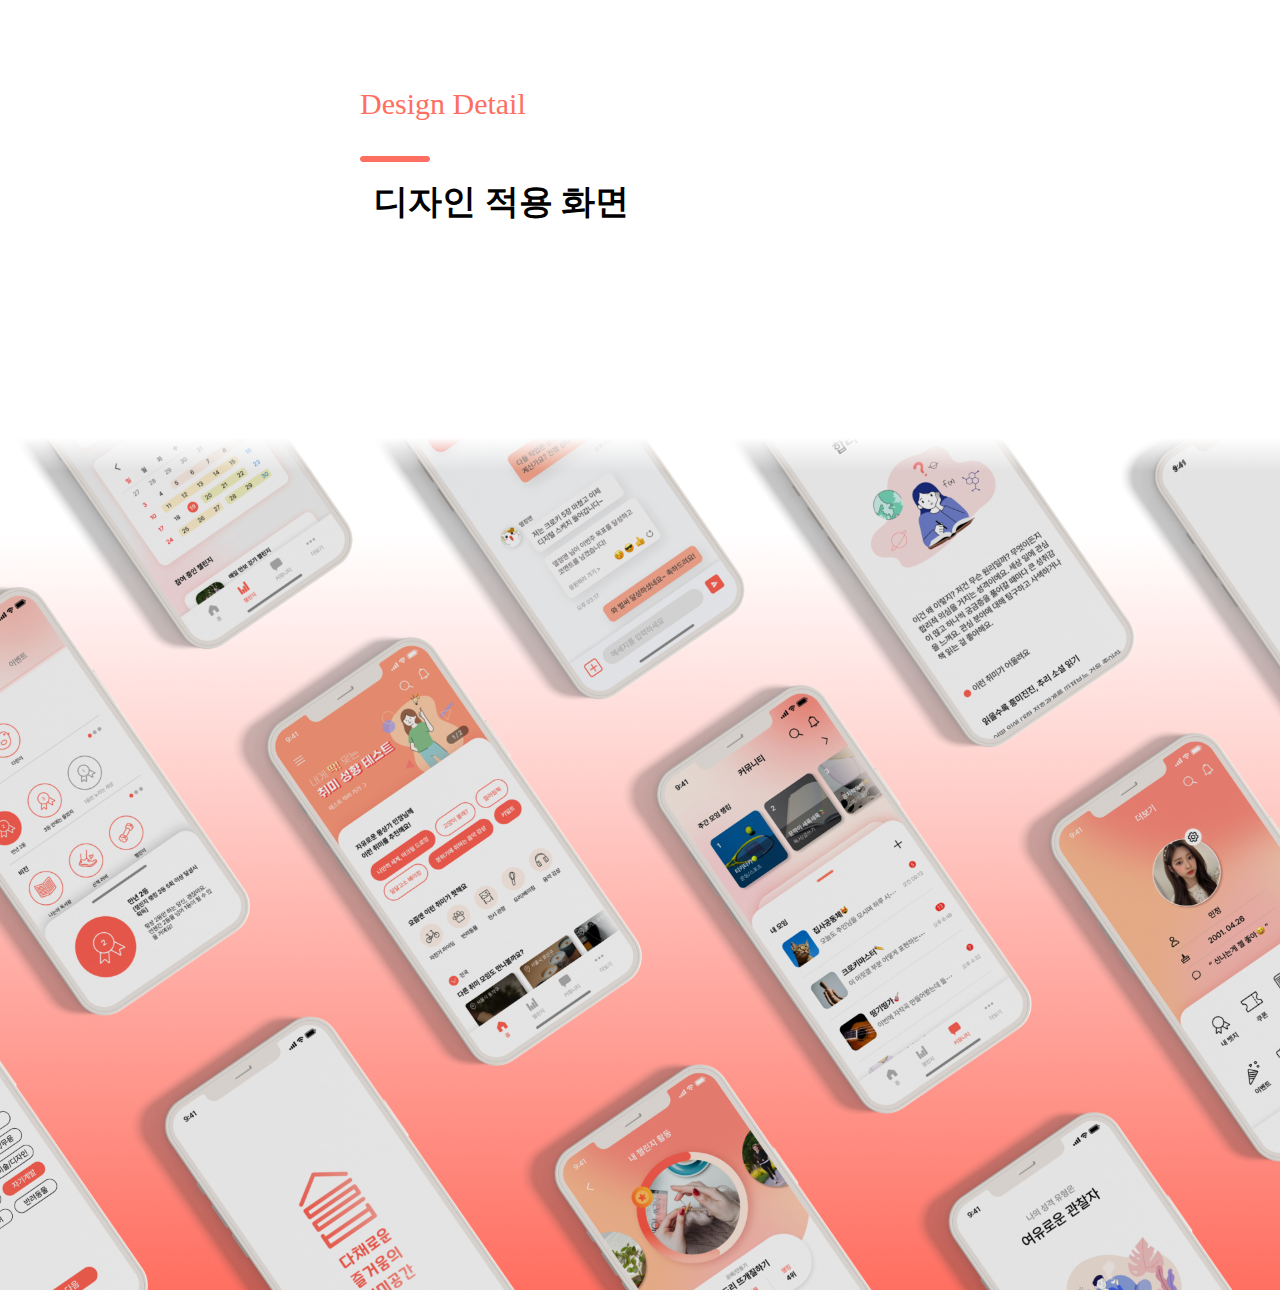
==== commit df9ee175: "Update index.html" ====
--- a/index.html
+++ b/index.html
@@ -89,7 +89,7 @@
                 <h2 id="title8">Promotion Video</h2>
                 <img id="underbar7" src="./img/bar.png">
             <p id="sub_title8">다락방 소개 영상</p>
-            <video id="video" controls autoplay poster="./img/poster.png">
+            <video id="video" controls poster="./img/poster.png">
                 <source src="img/video.mp4" type="video/mp4">
                 <source src="img/video.webm" type="video/webm">
                 <source src="img/video.ogg" type="video/ogg">
@@ -102,4 +102,4 @@
         </section>
     </div>
 </body>
-</html>+</html>
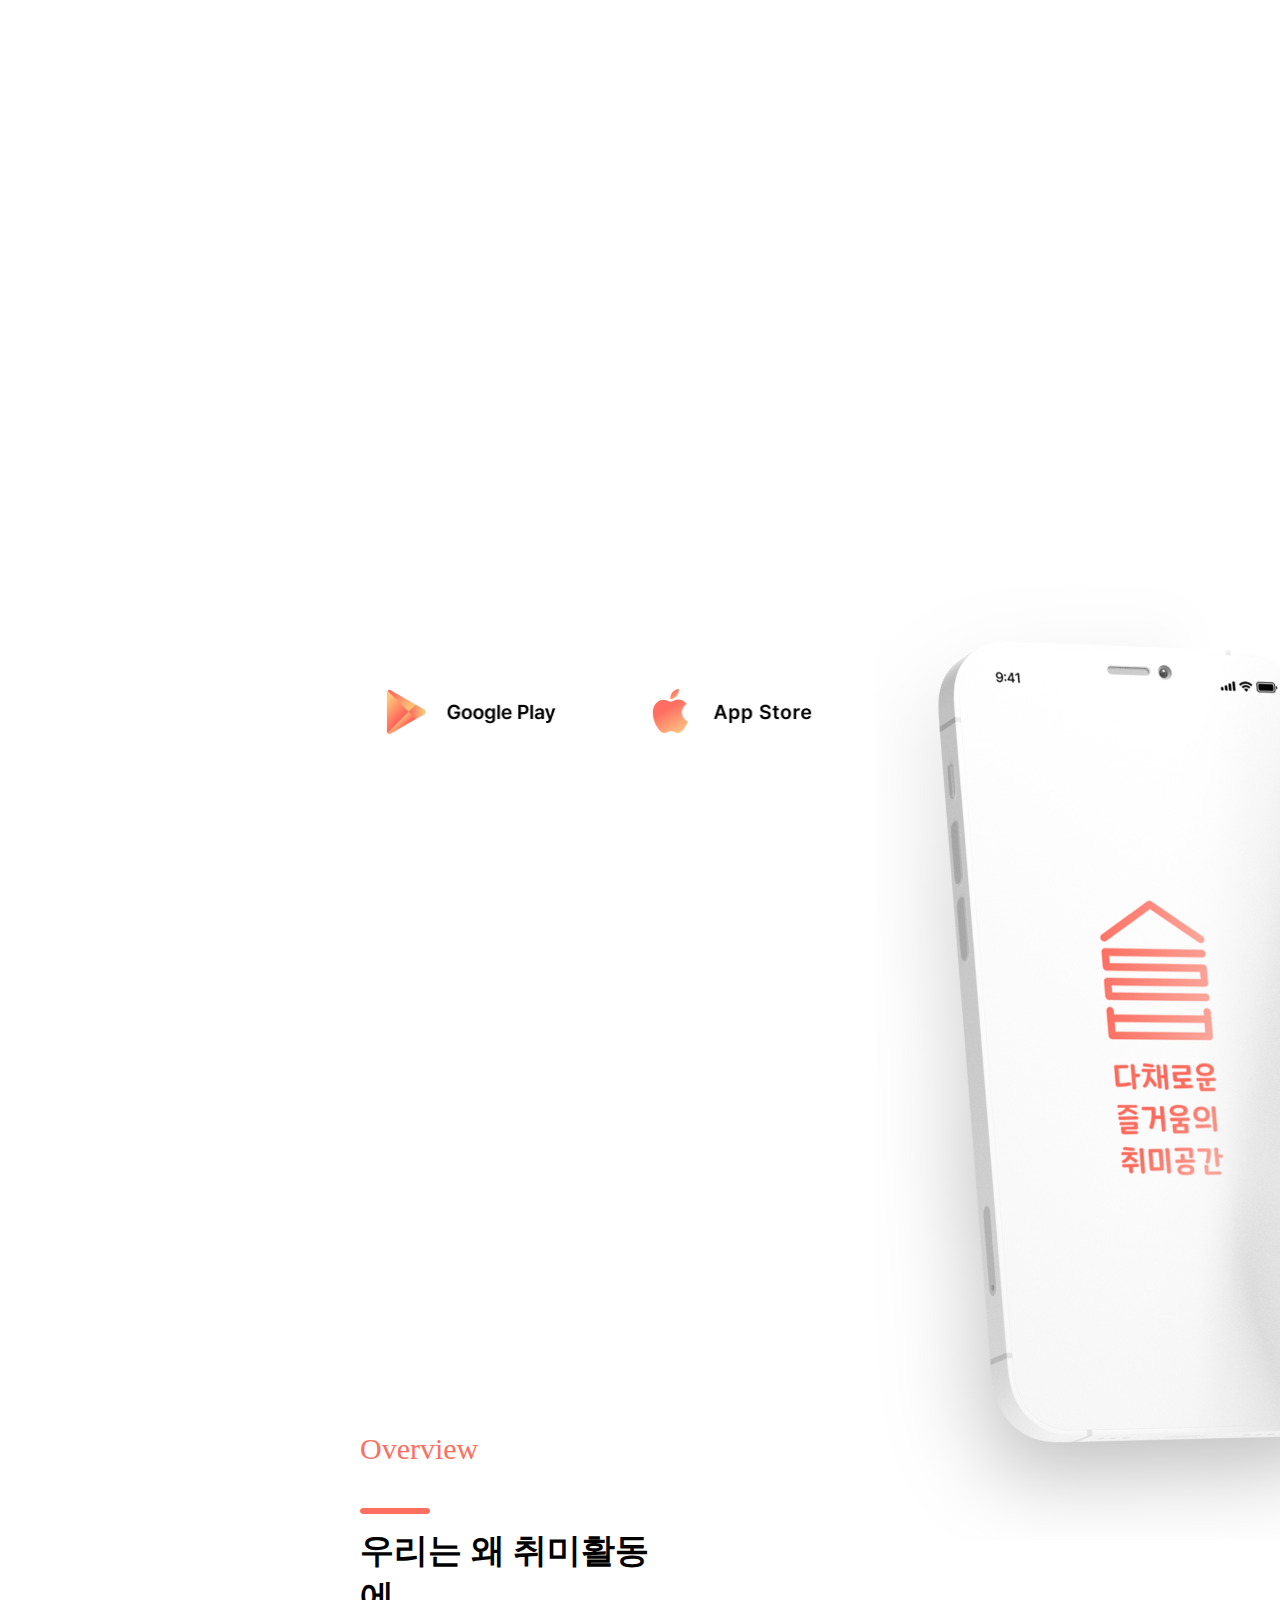
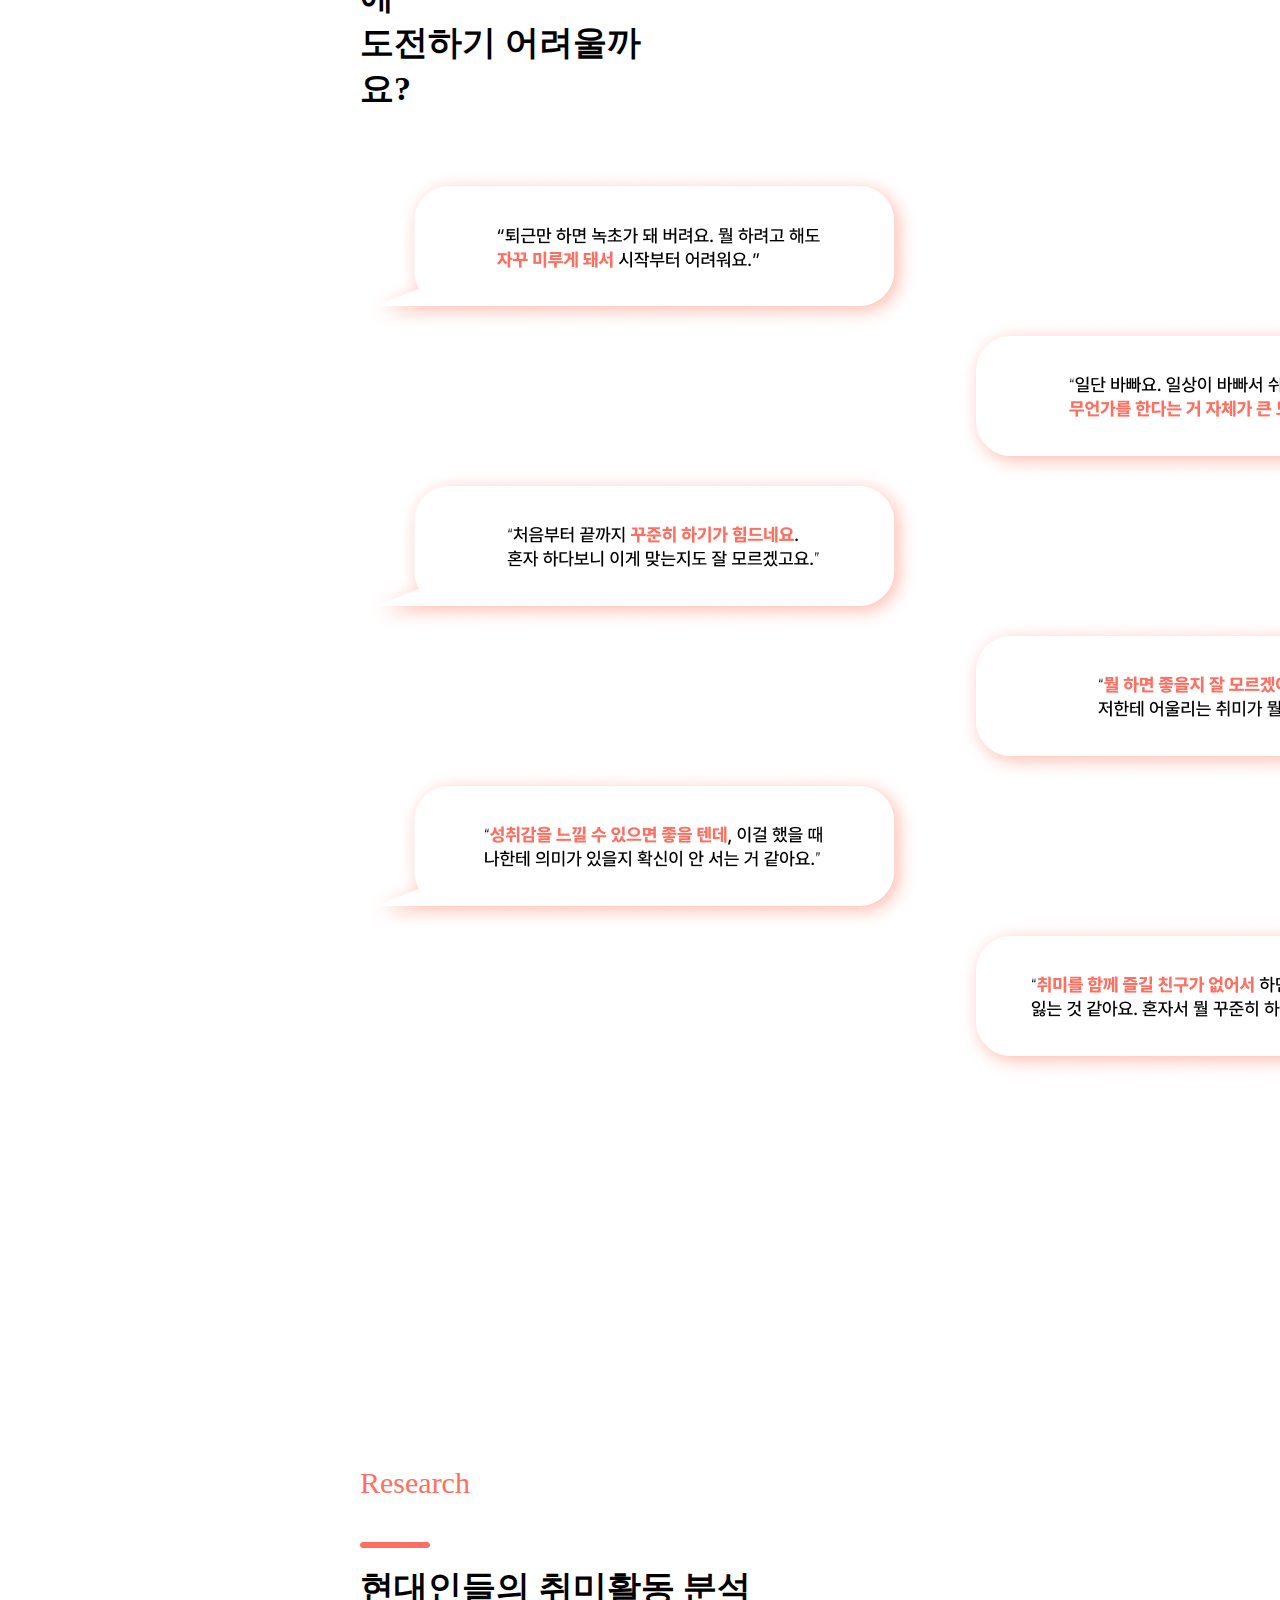
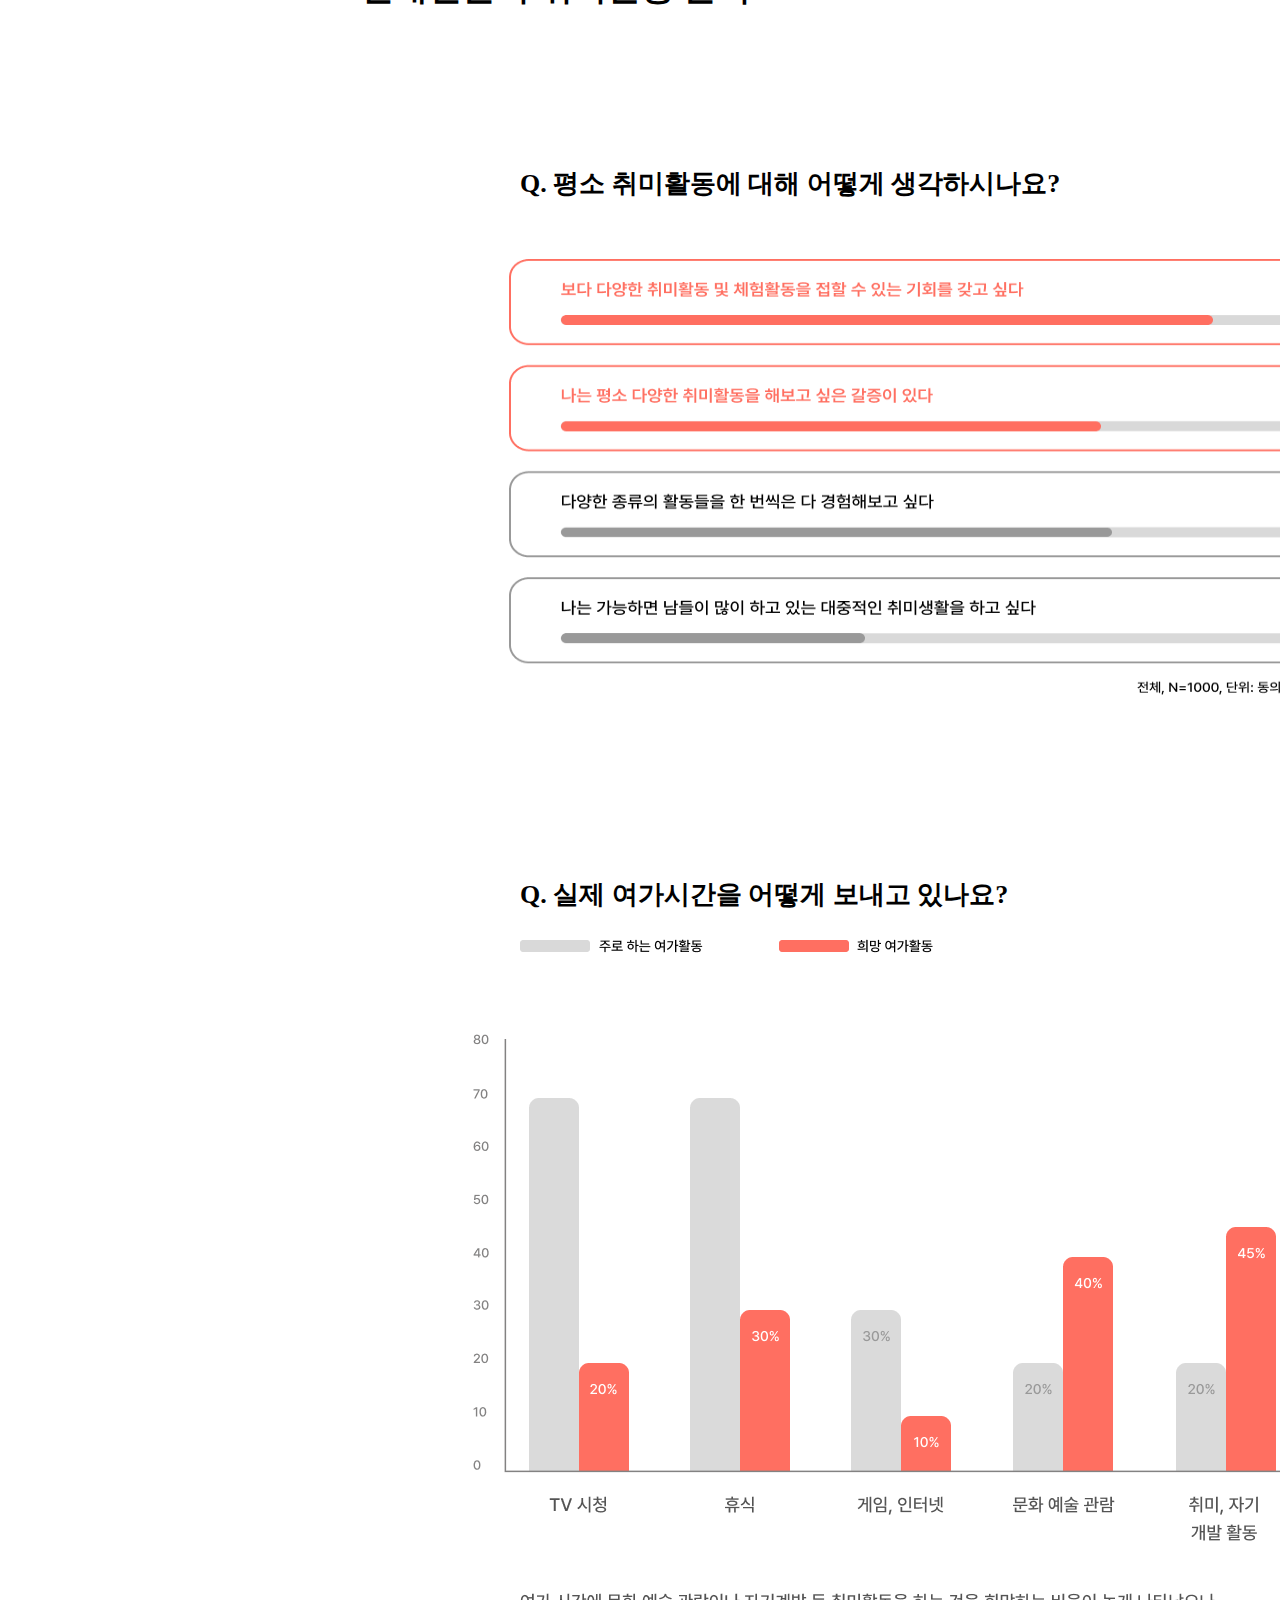
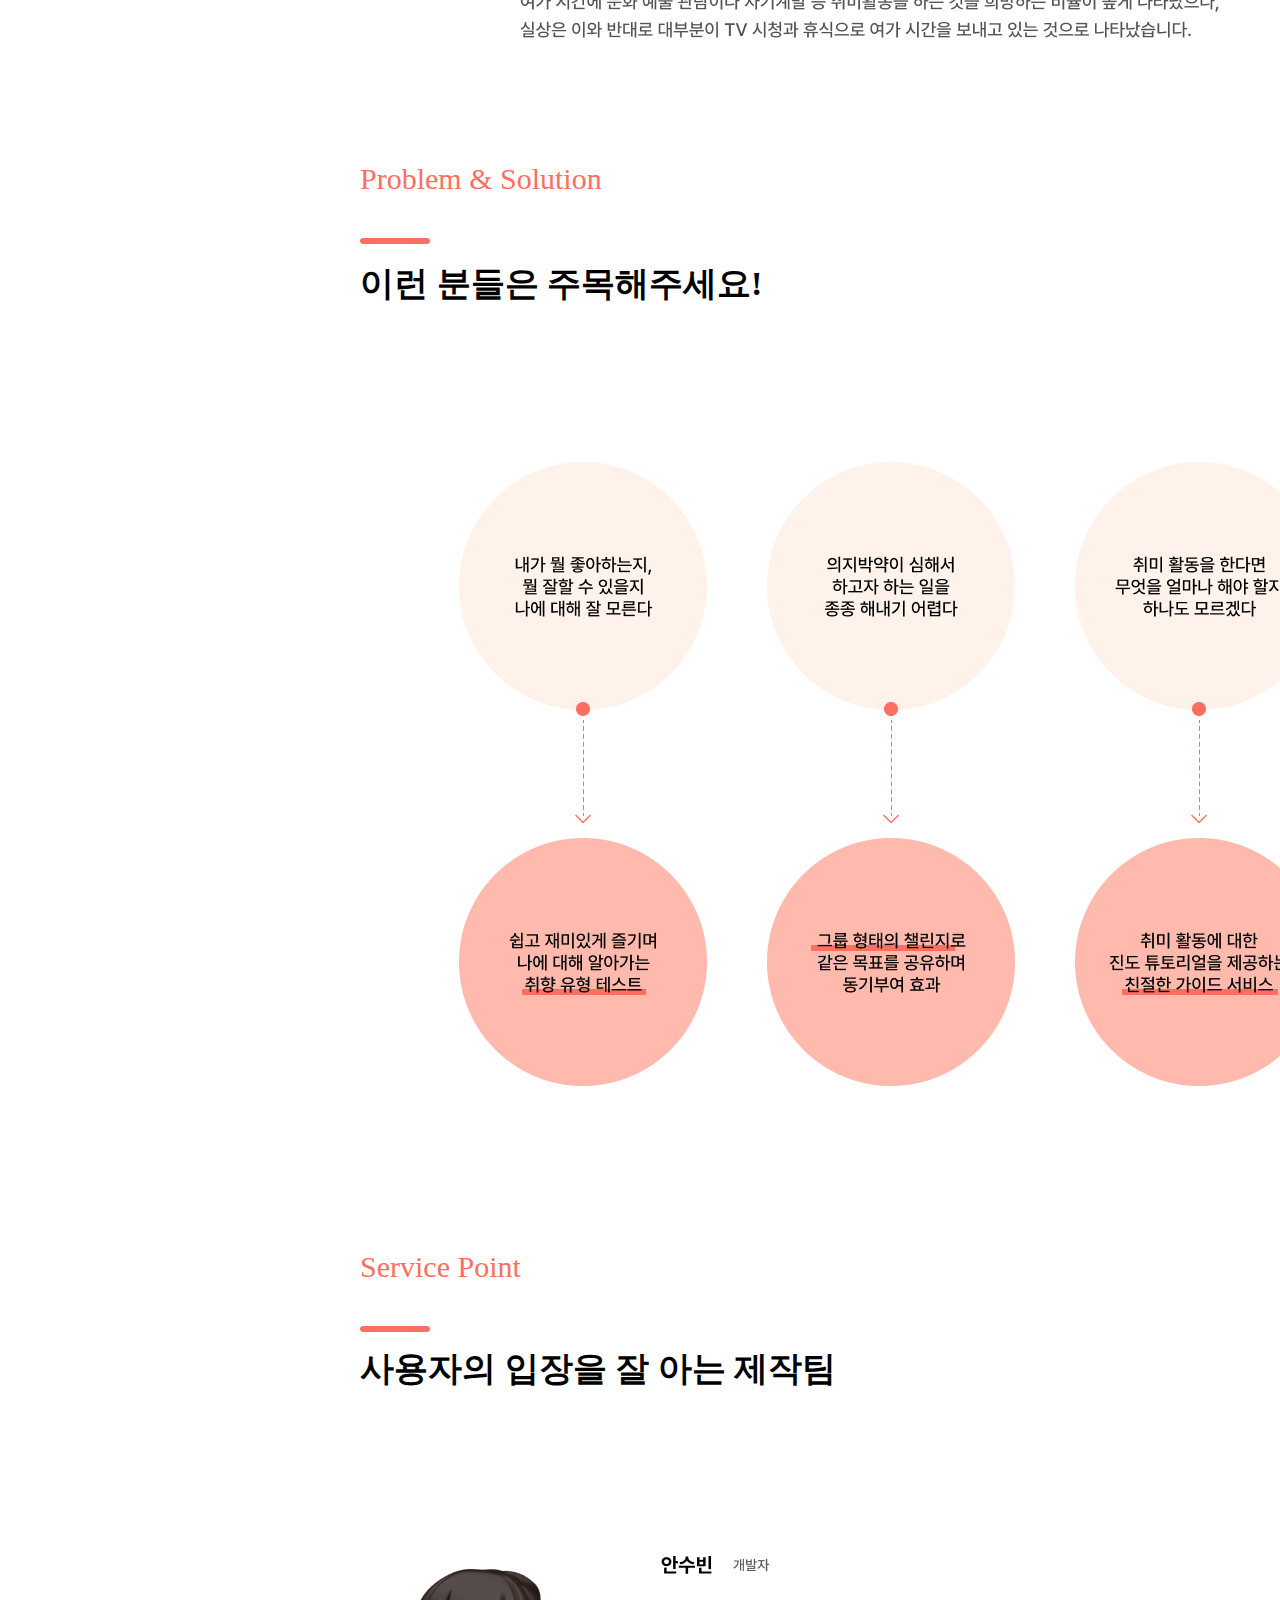
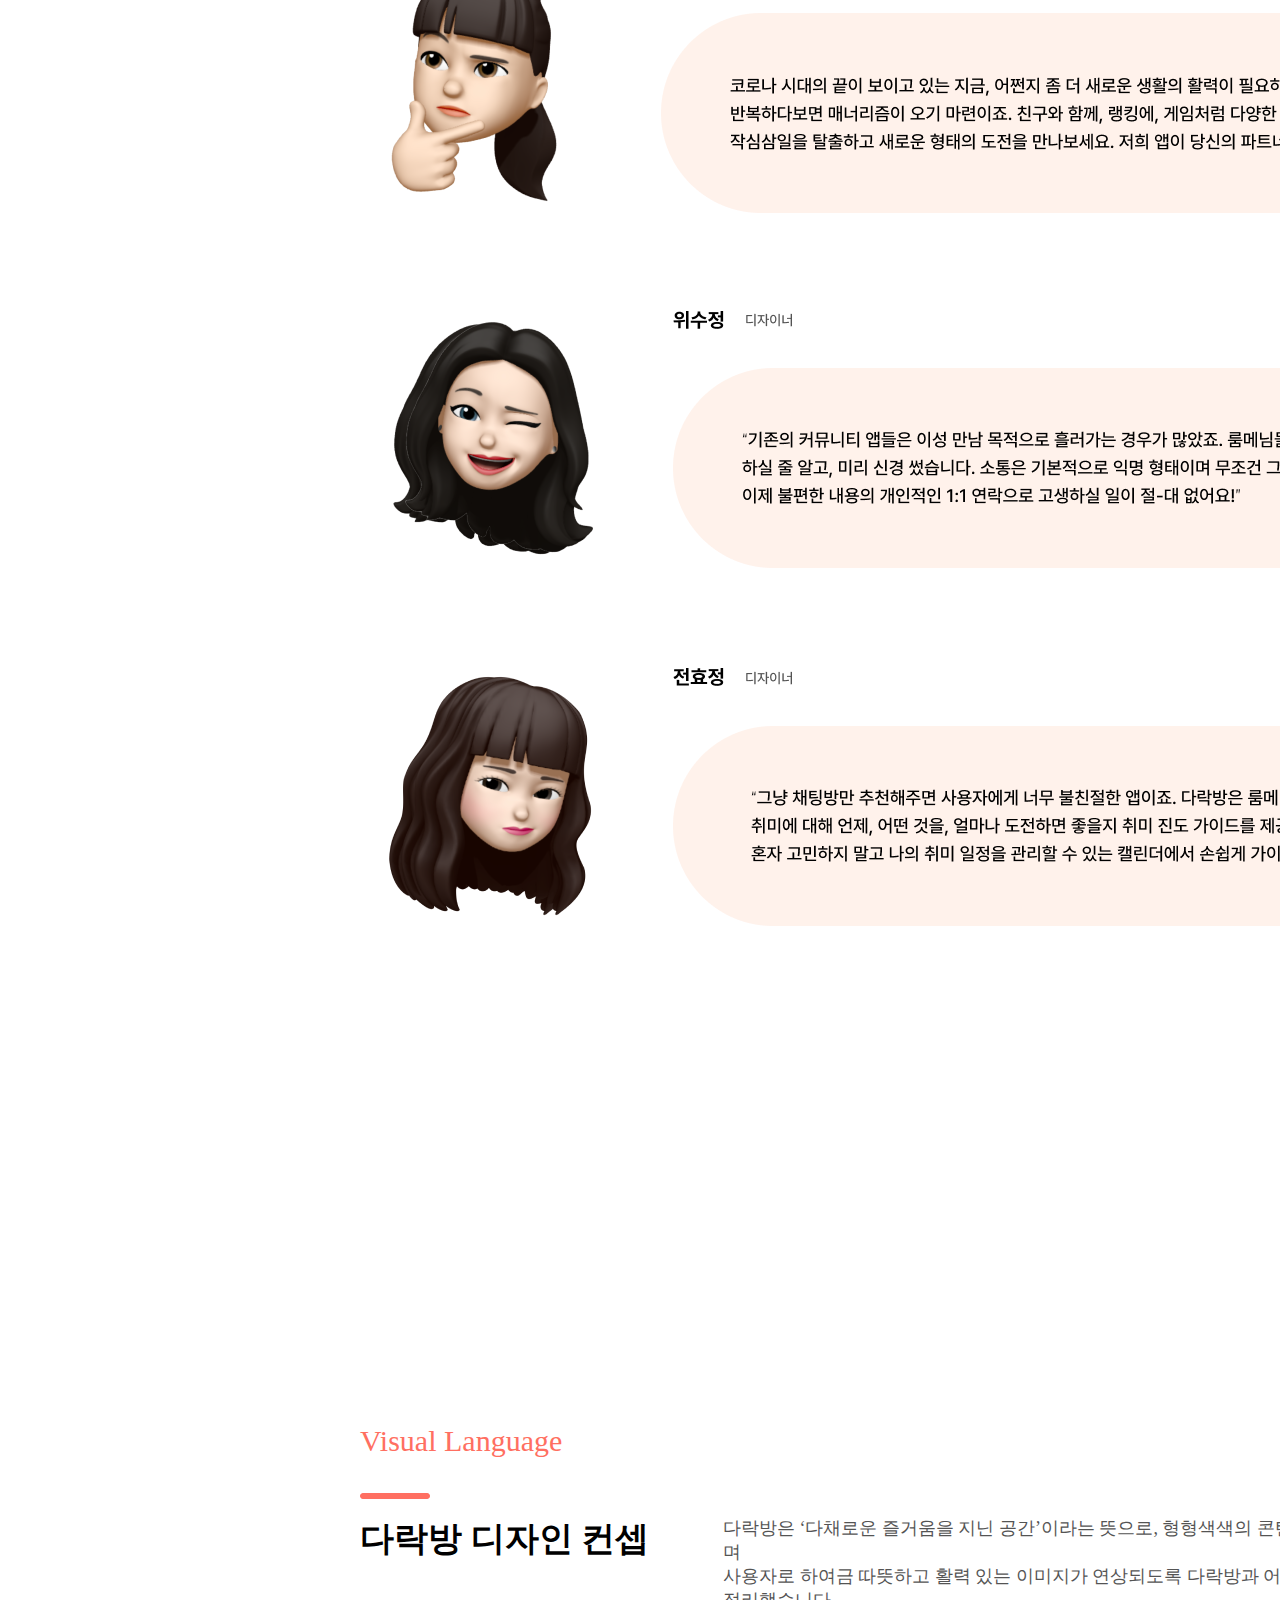
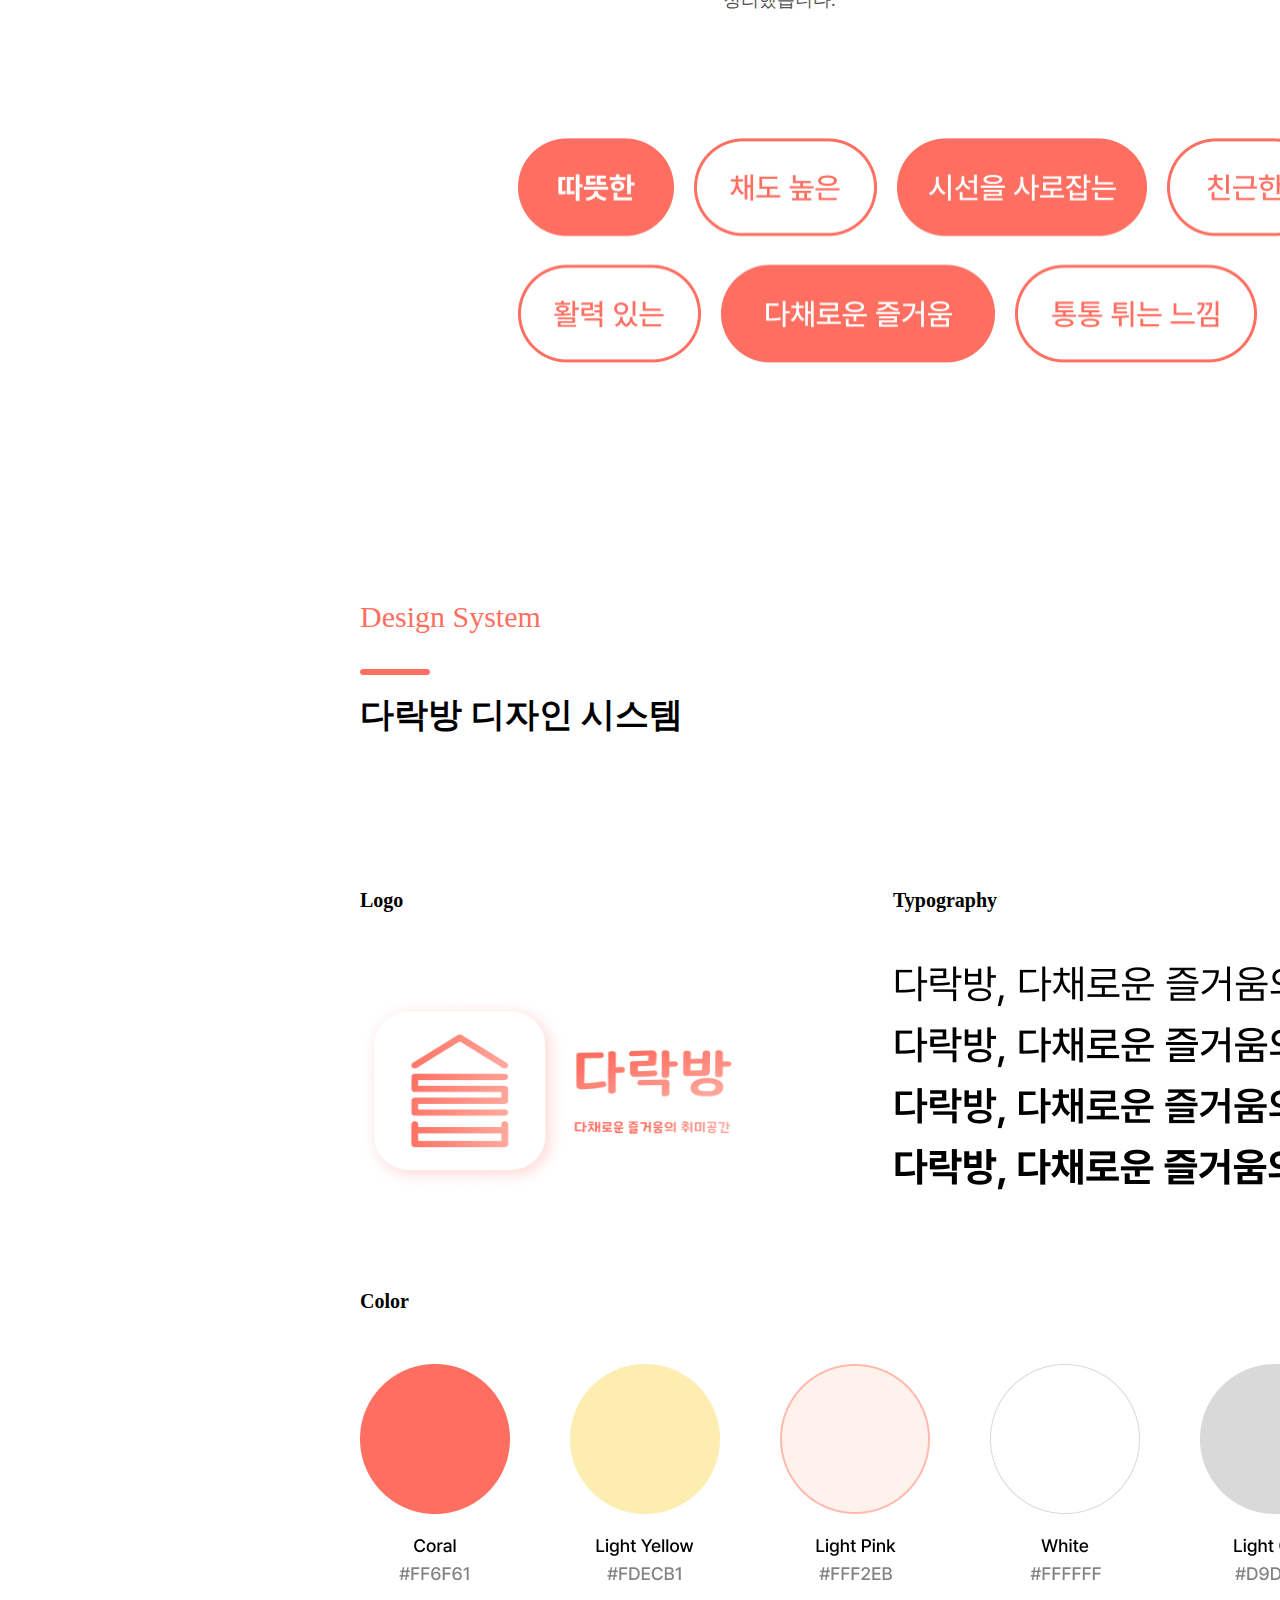
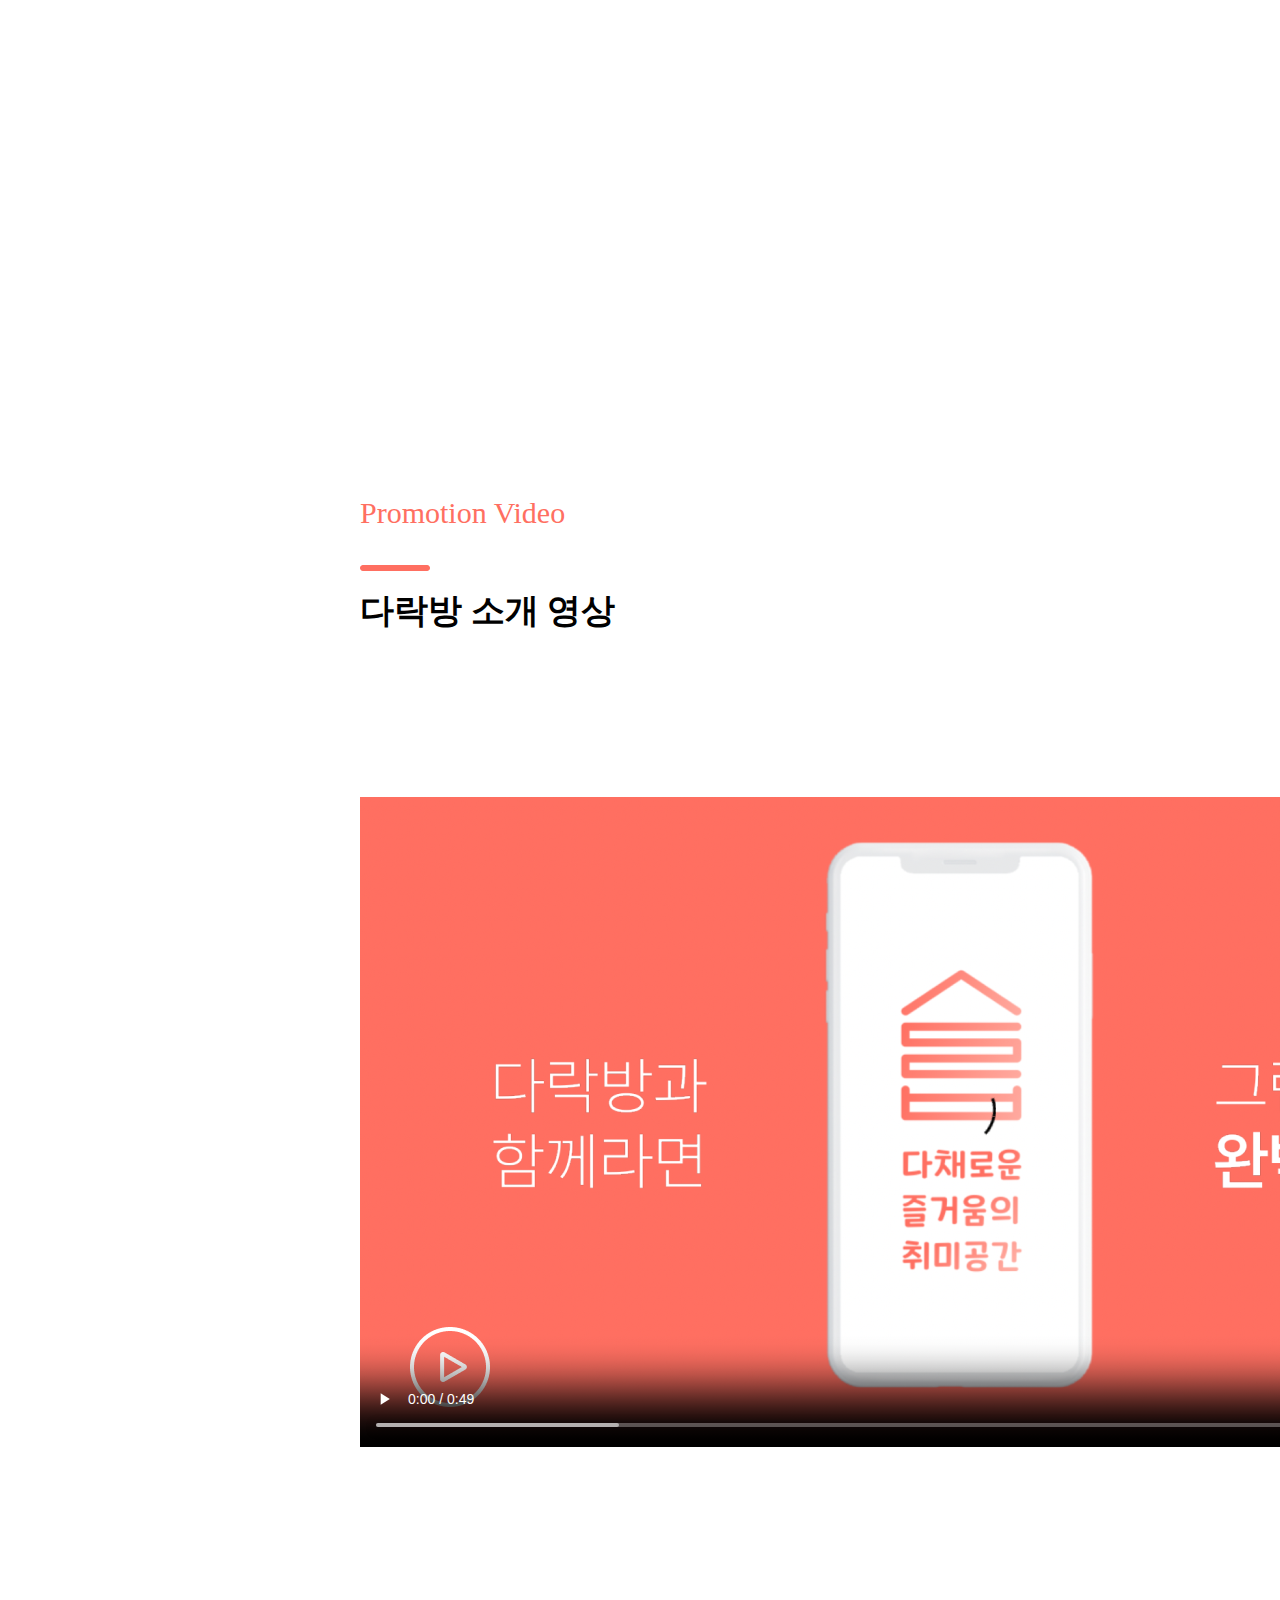
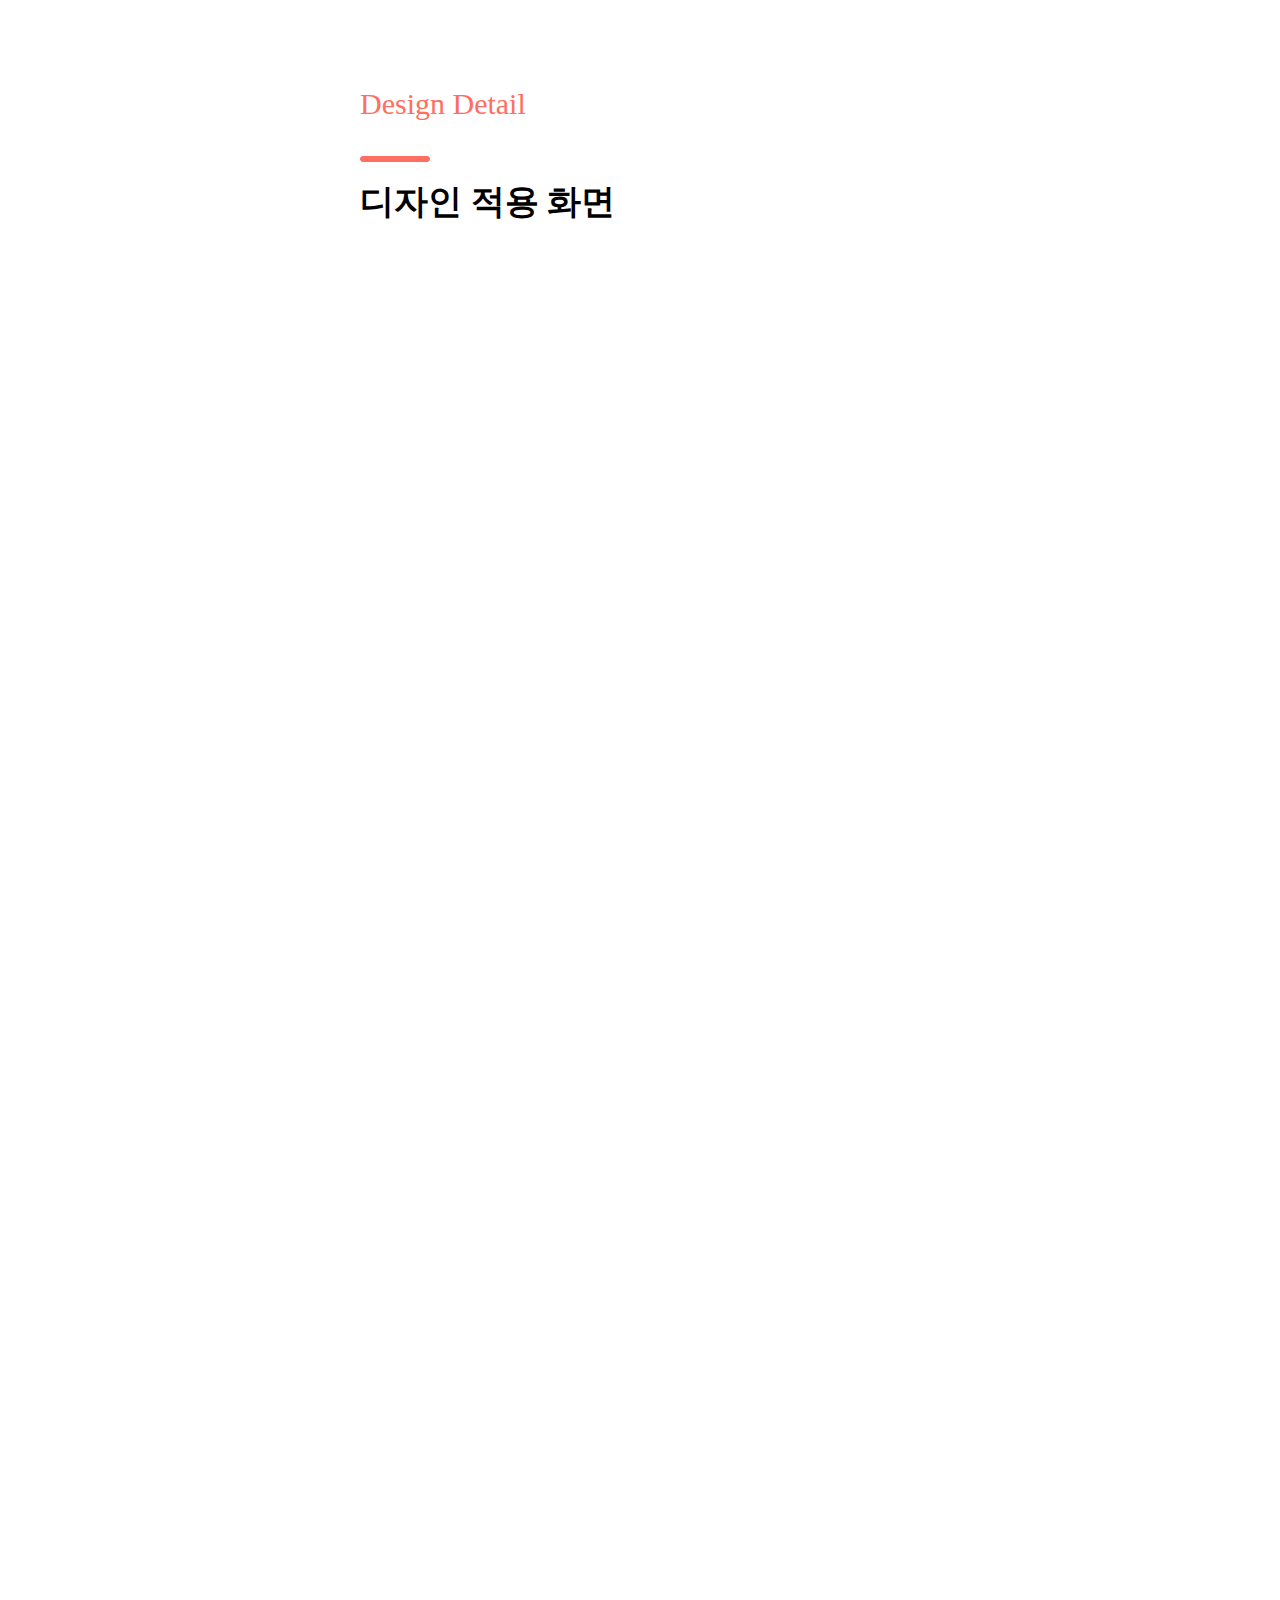
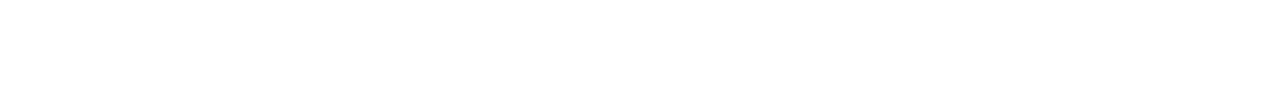
==== commit 1ad9be00: "Add files via upload" ====
--- a/index.html
+++ b/index.html
@@ -8,8 +8,6 @@
 
     <link rel="stylesheet" type="text/css" href="./css/index.css">
 
-    <script src="js/3.6.0.js"></script>
-    <script src="js/index.js"></script>
 </head>
 <body>
     <div id="wrap">
@@ -34,72 +32,83 @@
                 <img id="apple" src="./img/appstore.png">
                 <img id="title_image" src="./img/title_image.png">
             </div>
-            <h2 id="title2">Overview</h2>
-            <img id="underbar1" src="./img/bar.png">
-            <p id="sub_title2">우리는 왜 취미활동에<br>도전하기 어려울까요?</p>
             <div>
-                <img id="comment1" src="./img/comment_box1.png">
-                <img id="comment2" src="./img/comment_box3.png">
-                <img id="comment3" src="./img/comment_box5.png">
-                <img id="comment4" src="./img/comment_box2.png">
-                <img id="comment5" src="./img/comment_box4.png">
-                <img id="comment6" src="./img/comment_box6.png">
+                <h2 id="title2">Overview</h2>
+                <img id="underbar1" src="./img/bar.png">
+                <p id="sub_title2">우리는 왜 취미활동에<br>도전하기 어려울까요?</p>
+                <div>
+                    <img id="comment1" src="./img/comment_box1.png">
+                    <img id="comment2" src="./img/comment_box3.png">
+                    <img id="comment3" src="./img/comment_box5.png">
+                    <img id="comment4" src="./img/comment_box2.png">
+                    <img id="comment5" src="./img/comment_box4.png">
+                    <img id="comment6" src="./img/comment_box6.png">
+                </div>
             </div>
-            <h2 id="title3">Research</h2>
-            <p id="sub_title3">현대인들의 취미활동 분석</p>
-            <img id="underbar2" src="./img/bar.png">
-            <h3 id="q1">Q. 평소 취미활동에 대해 어떻게 생각하시나요?</h3>
-                <img id="research1" src="./img/research1.png">
+            <div>
+                <h2 id="title3">Research</h2>
+                <p id="sub_title3">현대인들의 취미활동 분석</p>
+                <img id="underbar2" src="./img/bar.png">
+            
+                <h3 id="q1">Q. 평소 취미활동에 대해 어떻게 생각하시나요?</h3>
+                    <img id="research1" src="./img/research1.png">
 
-            <h3 id="q2">Q. 실제 여가시간을 어떻게 보내고 있나요?</h3>
-                <img id="research2" src="./img/research2.png">
-                
-            <h2 id="title4">Problem & Solution</h2>
-            <img id="underbar3" src="./img/bar.png">
-            <p id="sub_title4">이런 분들은 주목해주세요!</p>
-                <img id="solution" src="./img/solution.png">
-
+                <h3 id="q2">Q. 실제 여가시간을 어떻게 보내고 있나요?</h3>
+                    <img id="research2" src="./img/research2.png">
+            </div>  
+            <div>  
+                <h2 id="title4">Problem & Solution</h2>
+                <img id="underbar3" src="./img/bar.png">
+                <p id="sub_title4">이런 분들은 주목해주세요!</p>
+                    <img id="solution" src="./img/solution.png">
+            </div>
+            <div>  
                 <h2 id="title5">Service Point</h2>
                 <img id="underbar4" src="./img/bar.png">
-            <p id="sub_title5">사용자의 입장을 잘 아는 제작팀</p>
+                <p id="sub_title5">사용자의 입장을 잘 아는 제작팀</p>
                 <div id="making">
                     <img class="making" src="./img/making1.png">
                     <img class="making" src="./img/making2.png">
                     <img class="making" src="./img/making3.png">
                 </div>
-            
+            </div>
+            <div>
                 <h2 id="title6">Visual Language</h2>
-                <img id="underbar5" src="./img/bar.png">
-            <p id="sub_title6">다락방 디자인 컨셉</p>
-            <p id="introduce_service">다락방은 ‘다채로운 즐거움을 지닌 공간’이라는 뜻으로, 형형색색의 콘텐츠들로 시선을 확 이끌며 <br>
-                사용자로 하여금 따뜻하고 활력 있는 이미지가 연상되도록 다락방과 어울리는 컨셉 키워드를 정리했습니다.
-            </p>
-            <img id="concept" src="./img/concept.png">
-
-            <h2 id="title7">Design System</h2>
-                <img id="underbar6" src="./img/bar.png">
-            <p id="sub_title7">다락방 디자인 시스템</p>
-            <p id="subtitle_logo">Logo</p>
-                <img id="introduce_logo" src="./img/introduce_logo.png">
-            <p id="subtitle_typo">Typography</p>
-                <img id="introduce_typo" src="./img/introduce_typo.png">
-            <p id="subtitle_color">Color</p>
-                <img id="introduce_color" src="./img/introduce_color.png">
-
+                    <img id="underbar5" src="./img/bar.png">
+                <p id="sub_title6">다락방 디자인 컨셉</p>
+                <p id="introduce_service">다락방은 ‘다채로운 즐거움을 지닌 공간’이라는 뜻으로, 형형색색의 콘텐츠들로 시선을 확 이끌며 <br>
+                    사용자로 하여금 따뜻하고 활력 있는 이미지가 연상되도록 다락방과 어울리는 컨셉 키워드를 정리했습니다.
+                </p>
+                <img id="concept" src="./img/concept.png">
+            </div>
+            <div>
+                <h2 id="title7">Design System</h2>
+                    <img id="underbar6" src="./img/bar.png">
+                <p id="sub_title7">다락방 디자인 시스템</p>
+                <p id="subtitle_logo">Logo</p>
+                    <img id="introduce_logo" src="./img/introduce_logo.png">
+                <p id="subtitle_typo">Typography</p>
+                    <img id="introduce_typo" src="./img/introduce_typo.png">
+                <p id="subtitle_color">Color</p>
+                    <img id="introduce_color" src="./img/introduce_color.png">
+            </div>
+            <div>
                 <h2 id="title8">Promotion Video</h2>
-                <img id="underbar7" src="./img/bar.png">
-            <p id="sub_title8">다락방 소개 영상</p>
-            <video id="video" controls poster="./img/poster.png">
-                <source src="img/video.mp4" type="video/mp4">
-                <source src="img/video.webm" type="video/webm">
-                <source src="img/video.ogg" type="video/ogg">
-            </video>
-
-            <h2 id="title9">Design Detail</h2>
-                <img id="underbar8" src="./img/bar.png">
-            <p id="sub_title9">디자인 적용 화면</p>
-                <img id="mockup" src="./img/mockup.png">
+                    <img id="underbar7" src="./img/bar.png">
+                <p id="sub_title8">다락방 소개 영상</p>
+                <video id="video" controls poster="./img/poster.png">
+                    <source src="img/video.mp4" type="video/mp4">
+                    <source src="img/video.webm" type="video/webm">
+                    <source src="img/video.ogg" type="video/ogg">
+                </video>
+            </div>
+            <div>
+                <h2 id="title9">Design Detail</h2>
+                        <img id="underbar8" src="./img/bar.png">
+                    <p id="sub_title9">디자인 적용 화면</p>
+                        <!-- <img id="mockup" src="./img/mockup.png"> -->
+            </div>
         </section>
     </div>
 </body>
-</html>
+</html>--- a/css/index.css
+++ b/css/index.css
@@ -8,16 +8,16 @@
 body {
     width: 100%;
     height: auto;
+    /* height: auto; */
     /* margin: 0 auto; */
 
-    background-image: url("../img/background.png");
+    background-image: url("../img/background.jpg");
     background-size: cover;
     background-repeat: no-repeat;
 }
 #wrap {
     width: 100%;
-    height: auto;
-    margin: auto;
+    height: 12898px;
 
     background-repeat: no-repeat;
 }
@@ -27,8 +27,8 @@
 } */
 #logo {
     position: absolute;
-    width: 171px;
-    height: 54px;
+    width: 154px;
+    height: 44px;
     left: 365px;
     top: 41px;
 }
@@ -149,7 +149,7 @@
     position: absolute;
     width: 291px;
     height: 82px;
-    left: 374px;
+    left: 360px;
     top: 1528px;
 
     font-family: 'Pretendard';
@@ -239,7 +239,7 @@
 }
 #sub_title3 {
     position: absolute;
-    left: 374px;
+    left: 360px;
     top: 3165px;
 
     font-family: 'Pretendard';
@@ -301,7 +301,7 @@
 }
 #sub_title4 {
     position: absolute;
-    left: 374px;
+    left: 360px;
     top: 5061px;
 
     font-family: 'Pretendard';
@@ -346,7 +346,7 @@
 }
 #sub_title5 {
     position: absolute;
-    left: 374px;
+    left: 360px;
     top: 6146px;
 
     font-family: 'Pretendard';
@@ -387,7 +387,7 @@
 }
 #sub_title6 {
     position: absolute;
-    left: 374px;
+    left: 360px;
     top: 7916px;
 
     font-family: 'Pretendard';
@@ -439,7 +439,7 @@
 }
 #sub_title7 {
     position: absolute;
-    left: 374px;
+    left: 360px;
     top: 8692px;
 
     font-family: 'Pretendard';
@@ -528,7 +528,7 @@
 }
 #sub_title8 {
     position: absolute;
-    left: 374px;
+    left: 360px;
     top: 10188px;
 
     font-family: 'Pretendard';
@@ -559,7 +559,7 @@
 }
 #sub_title9 {
     position: absolute;
-    left: 374px;
+    left: 360px;
     top: 11379px;
 
     font-family: 'Pretendard';
